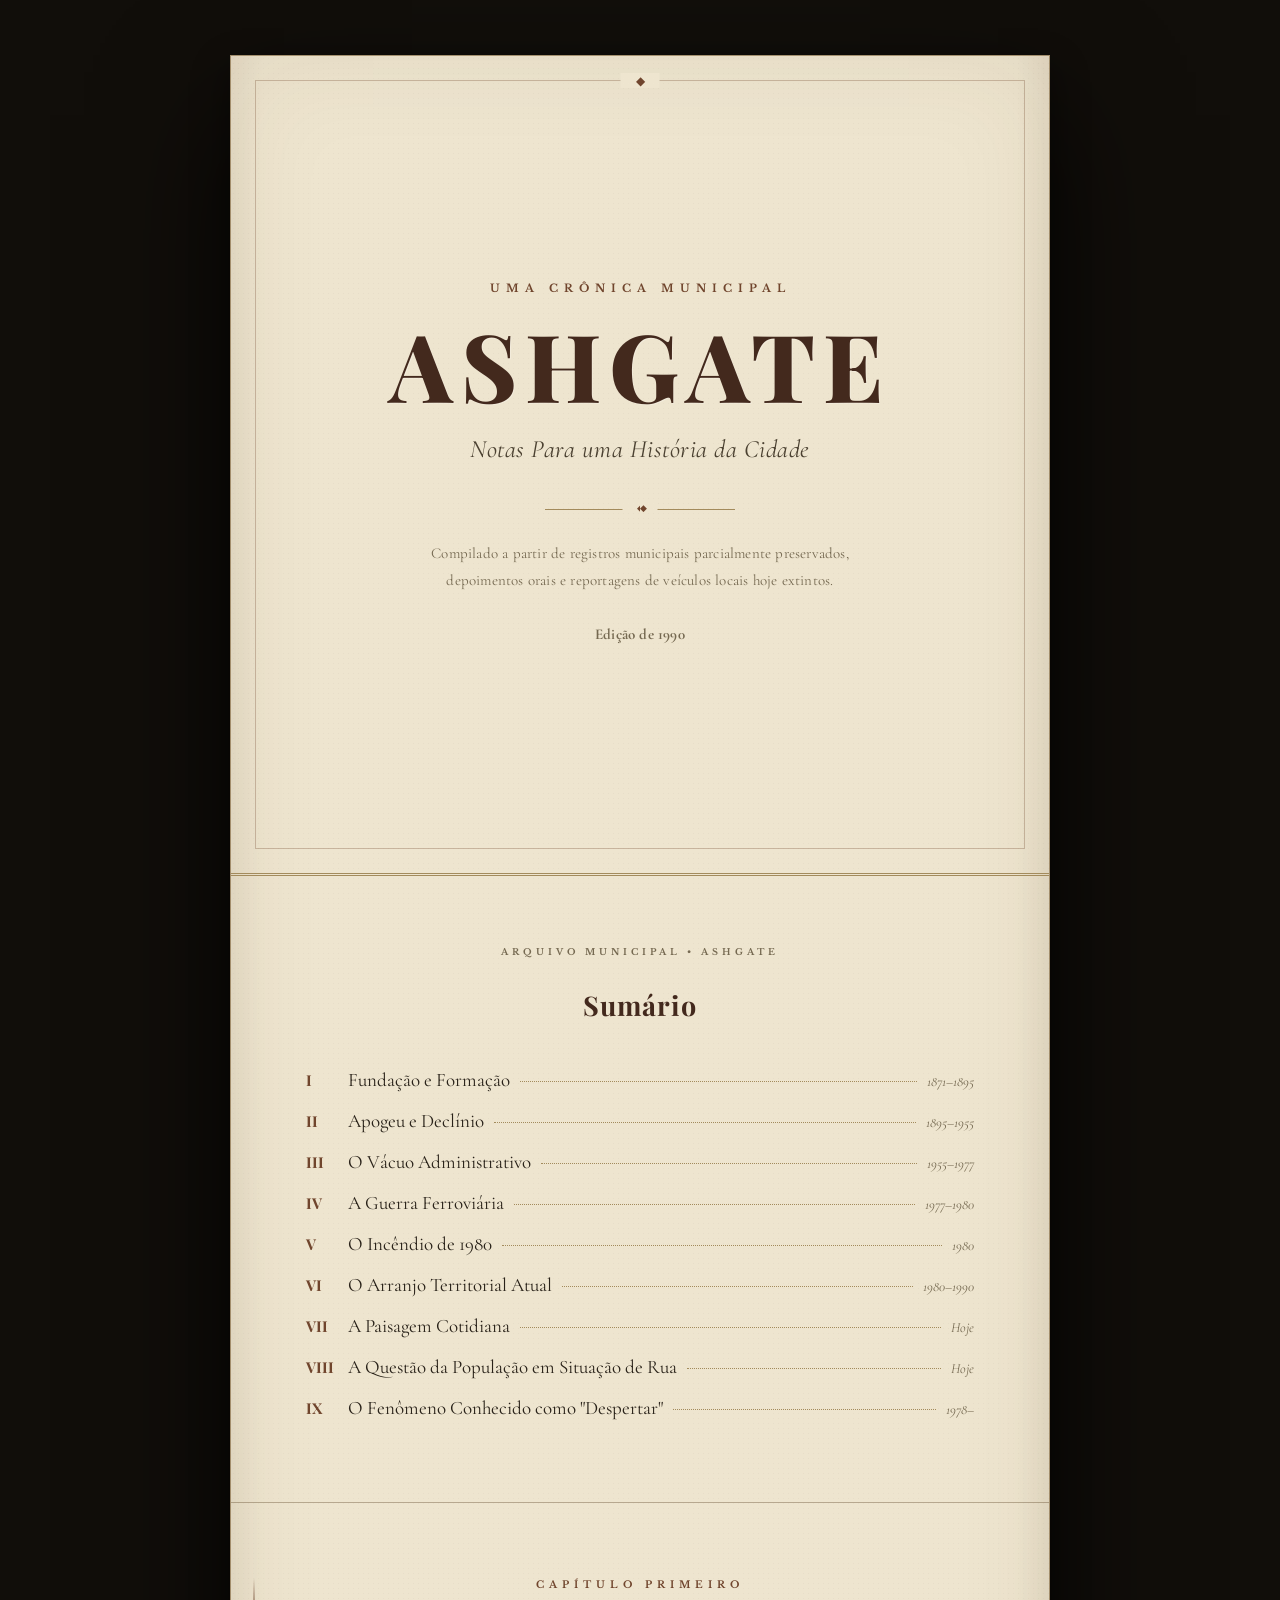
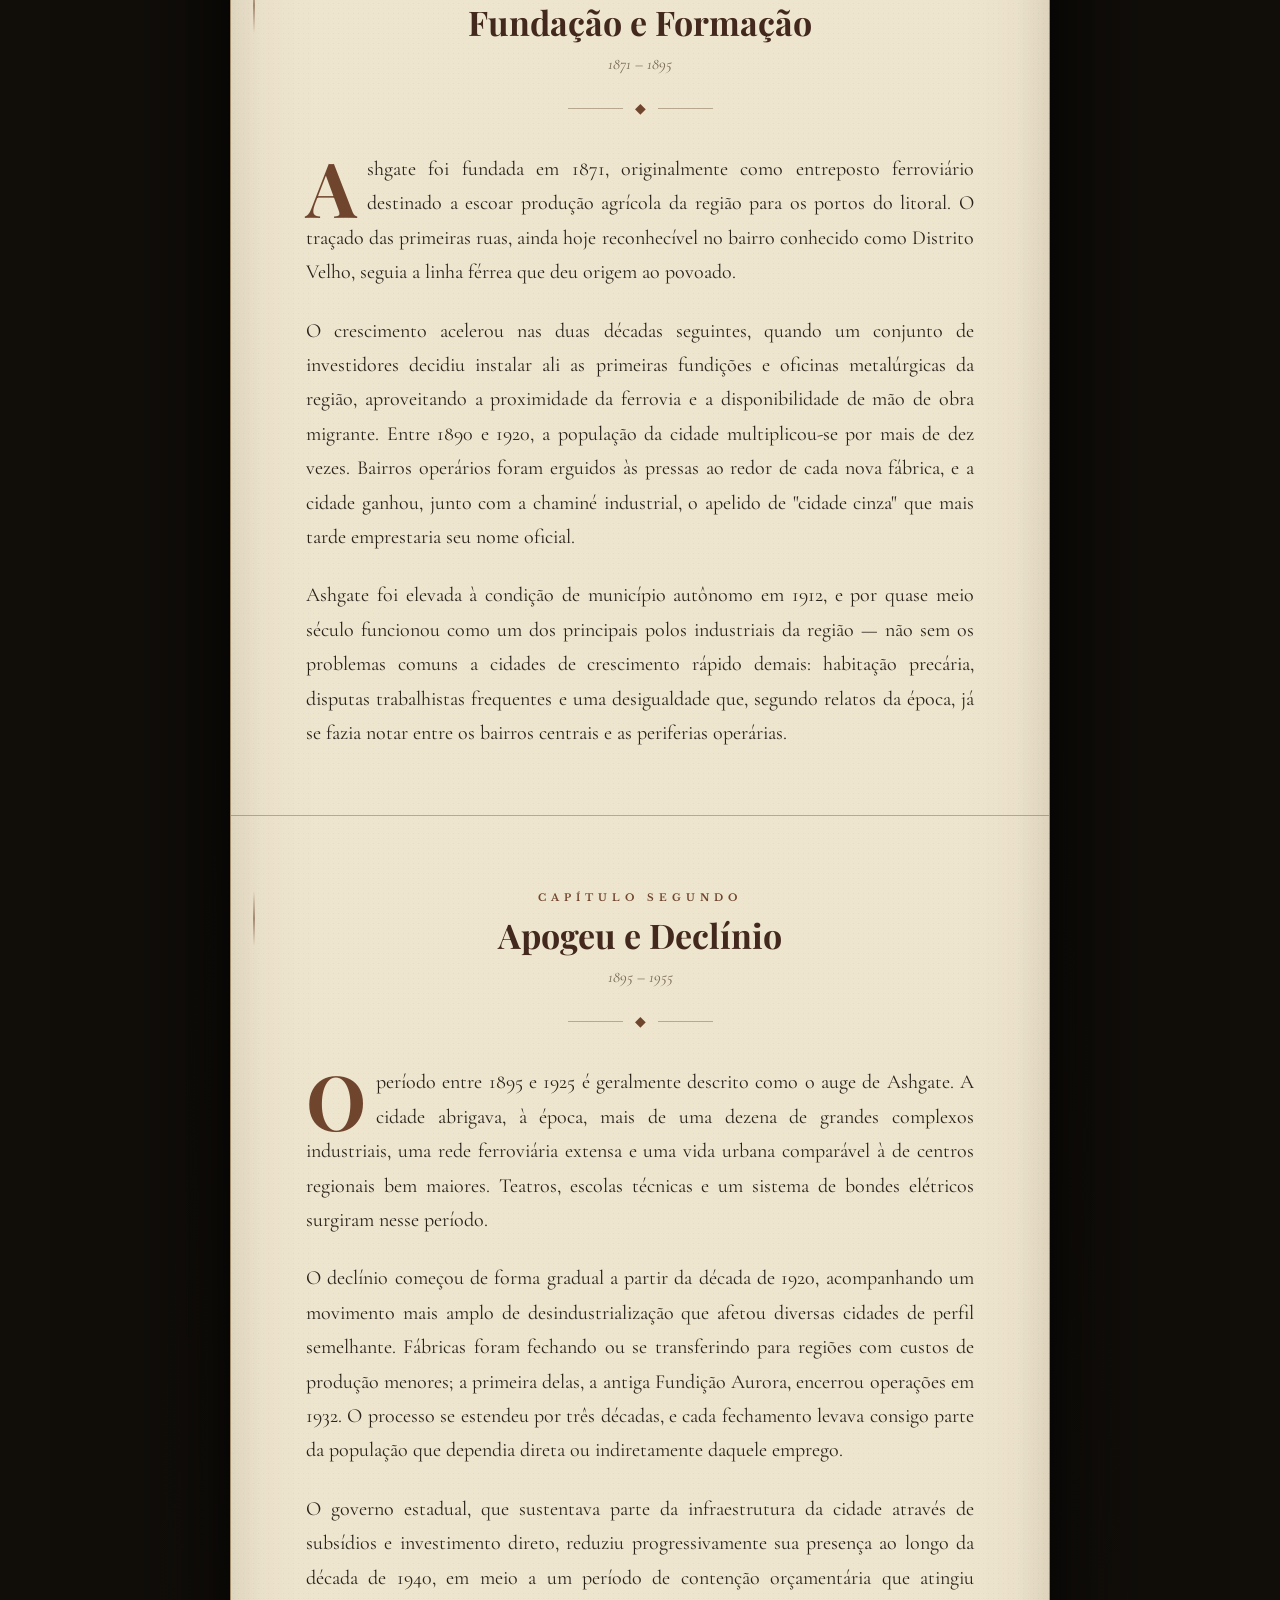
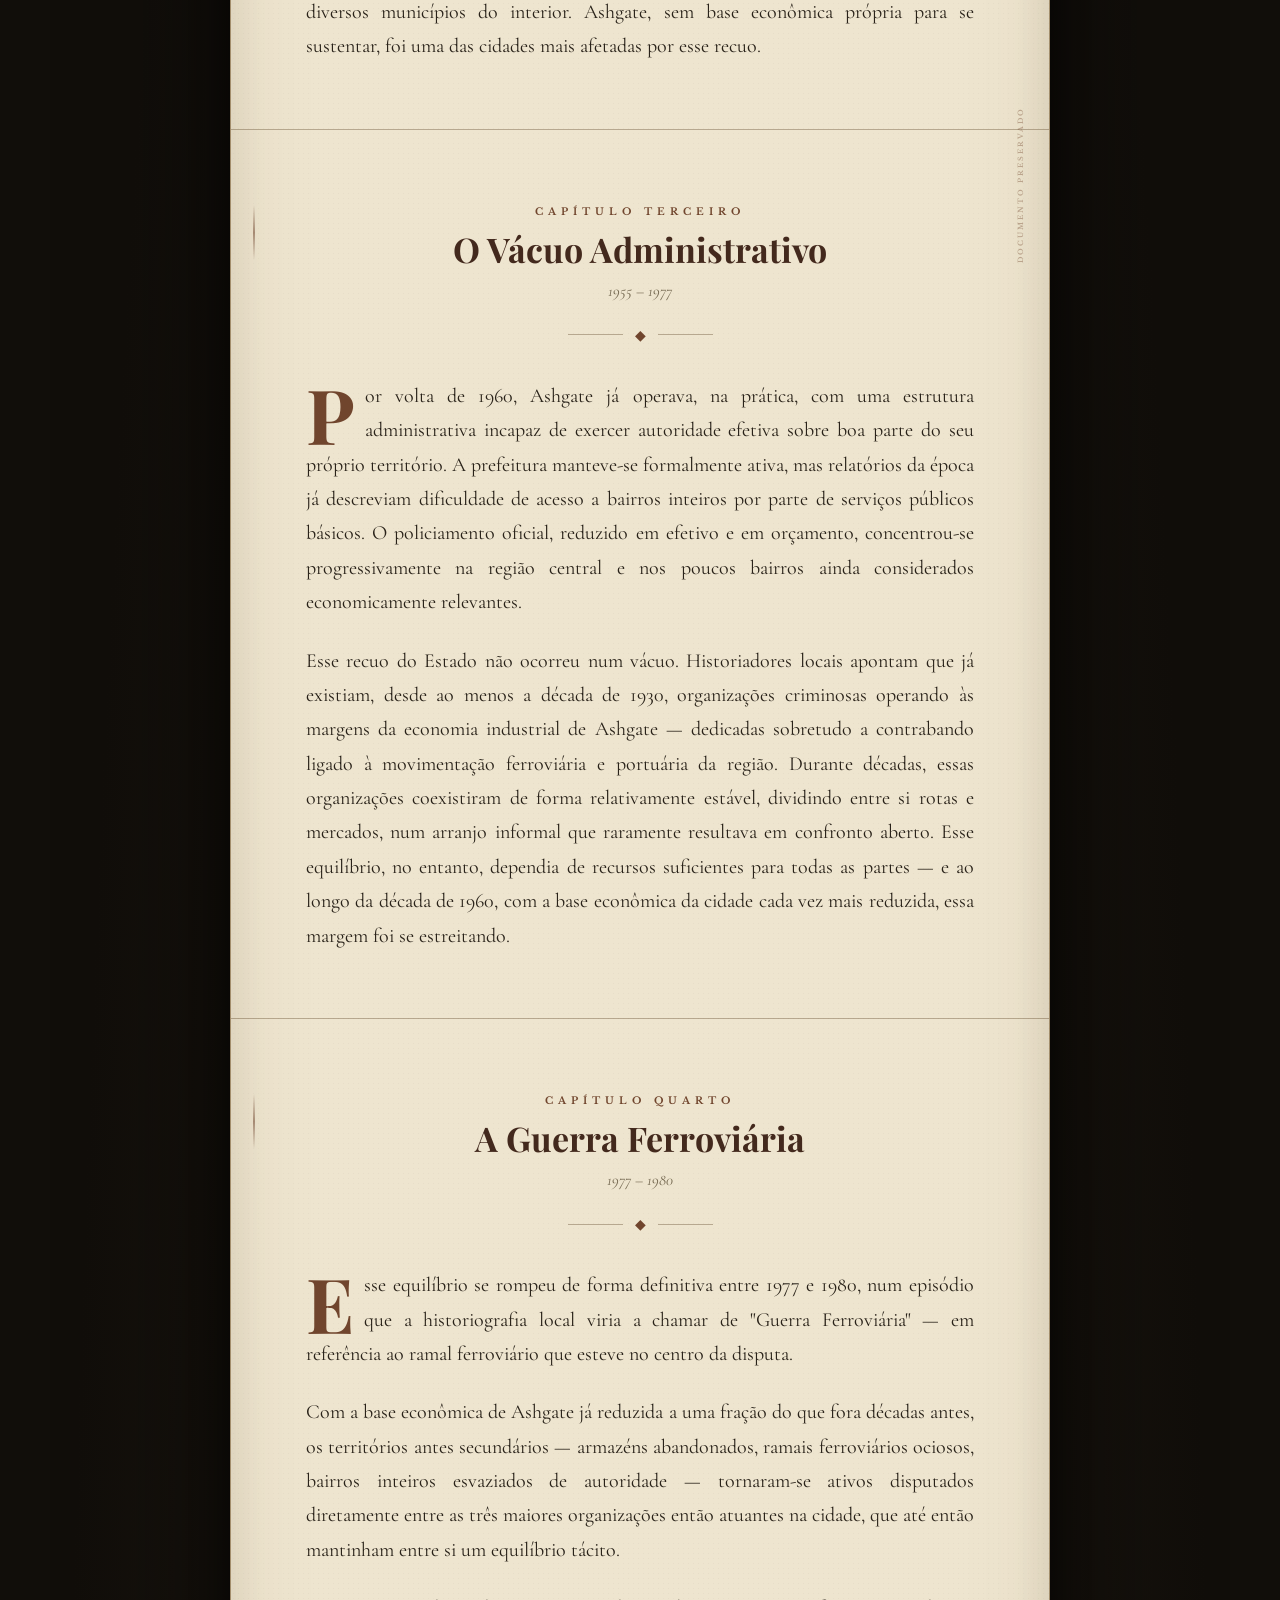
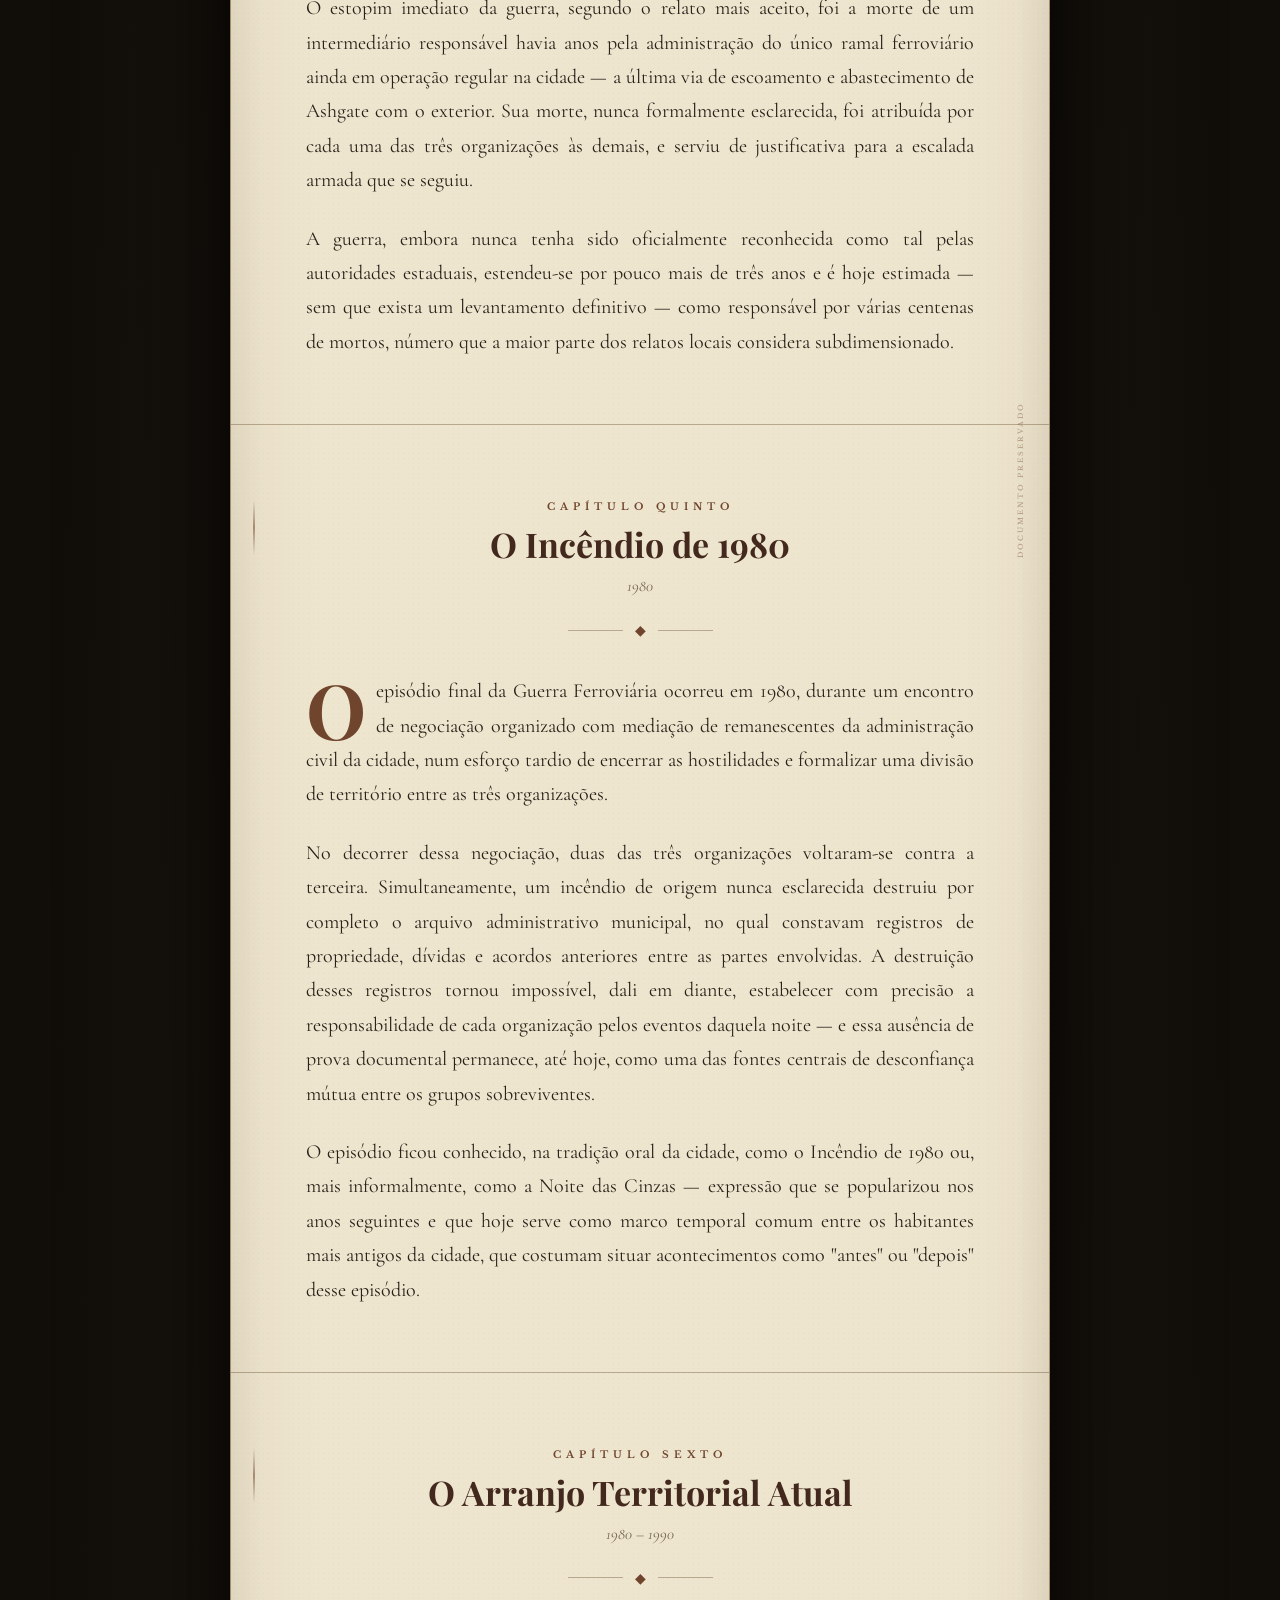
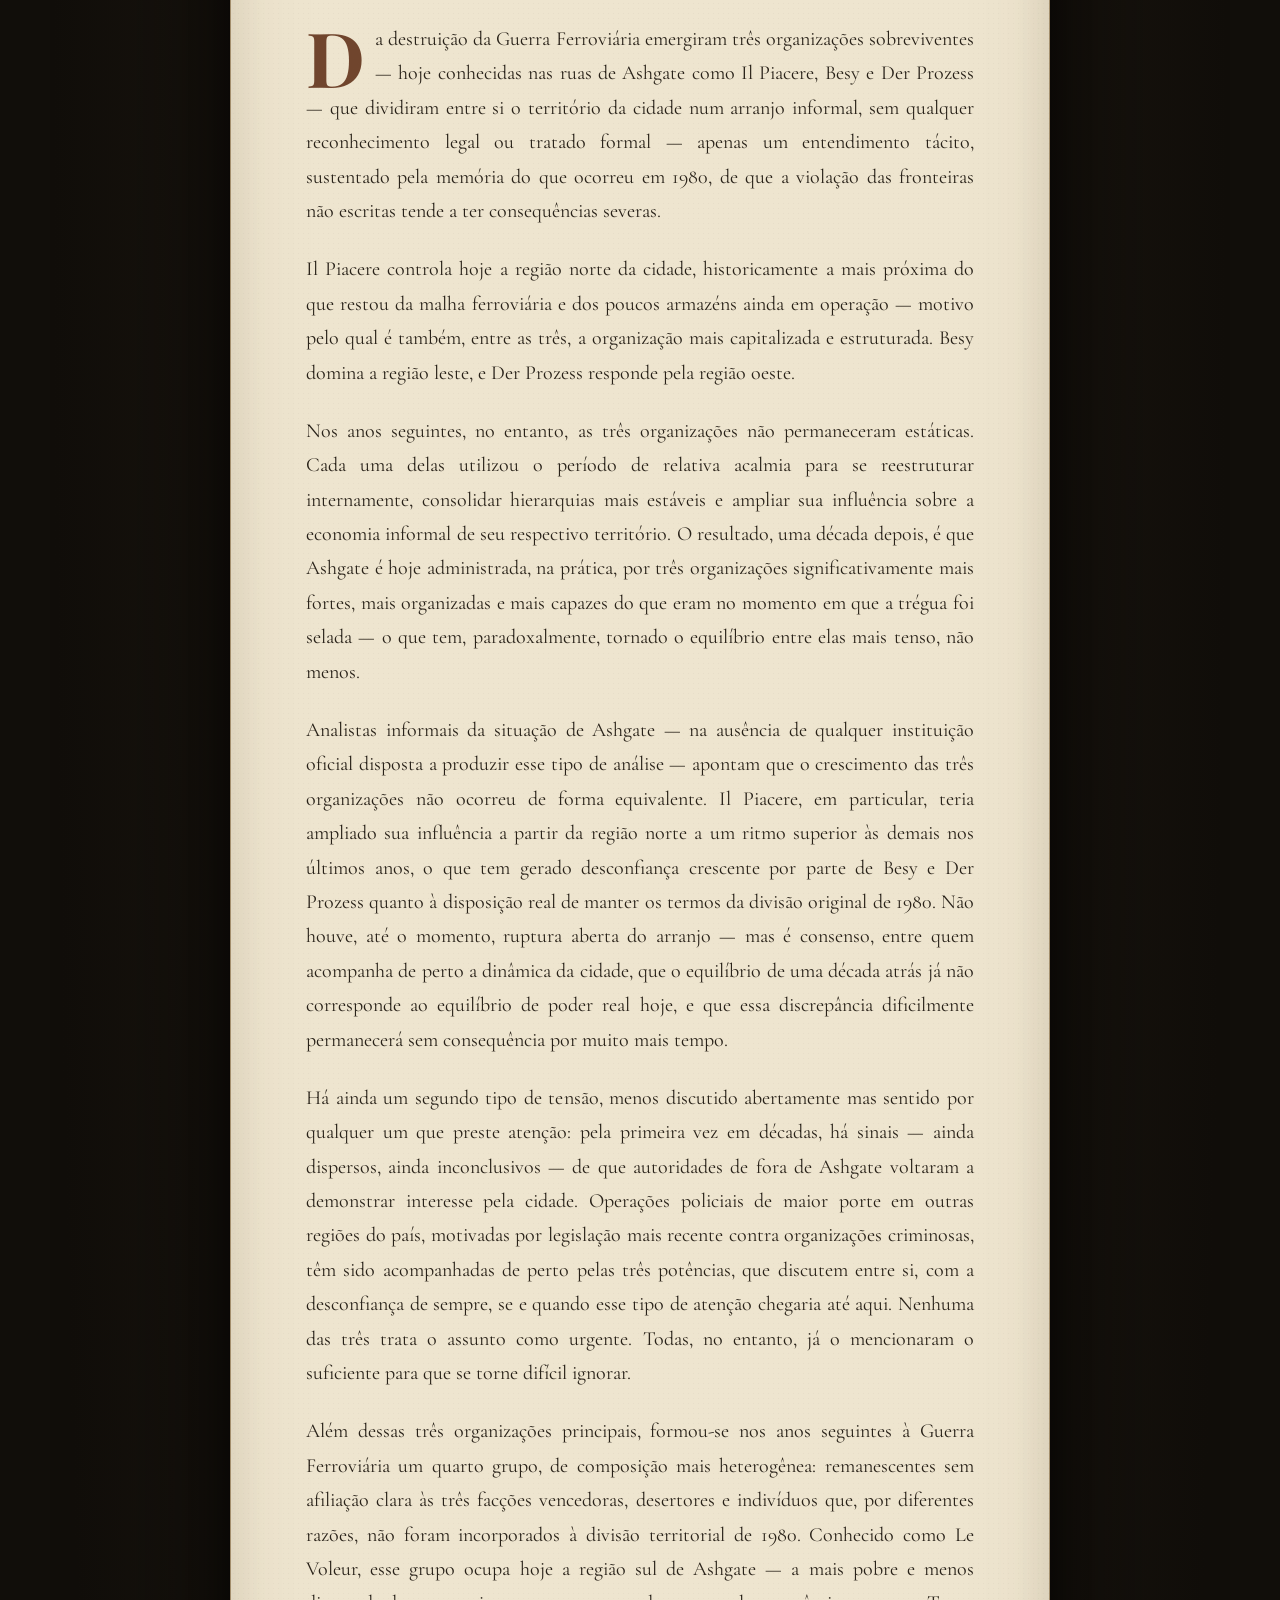
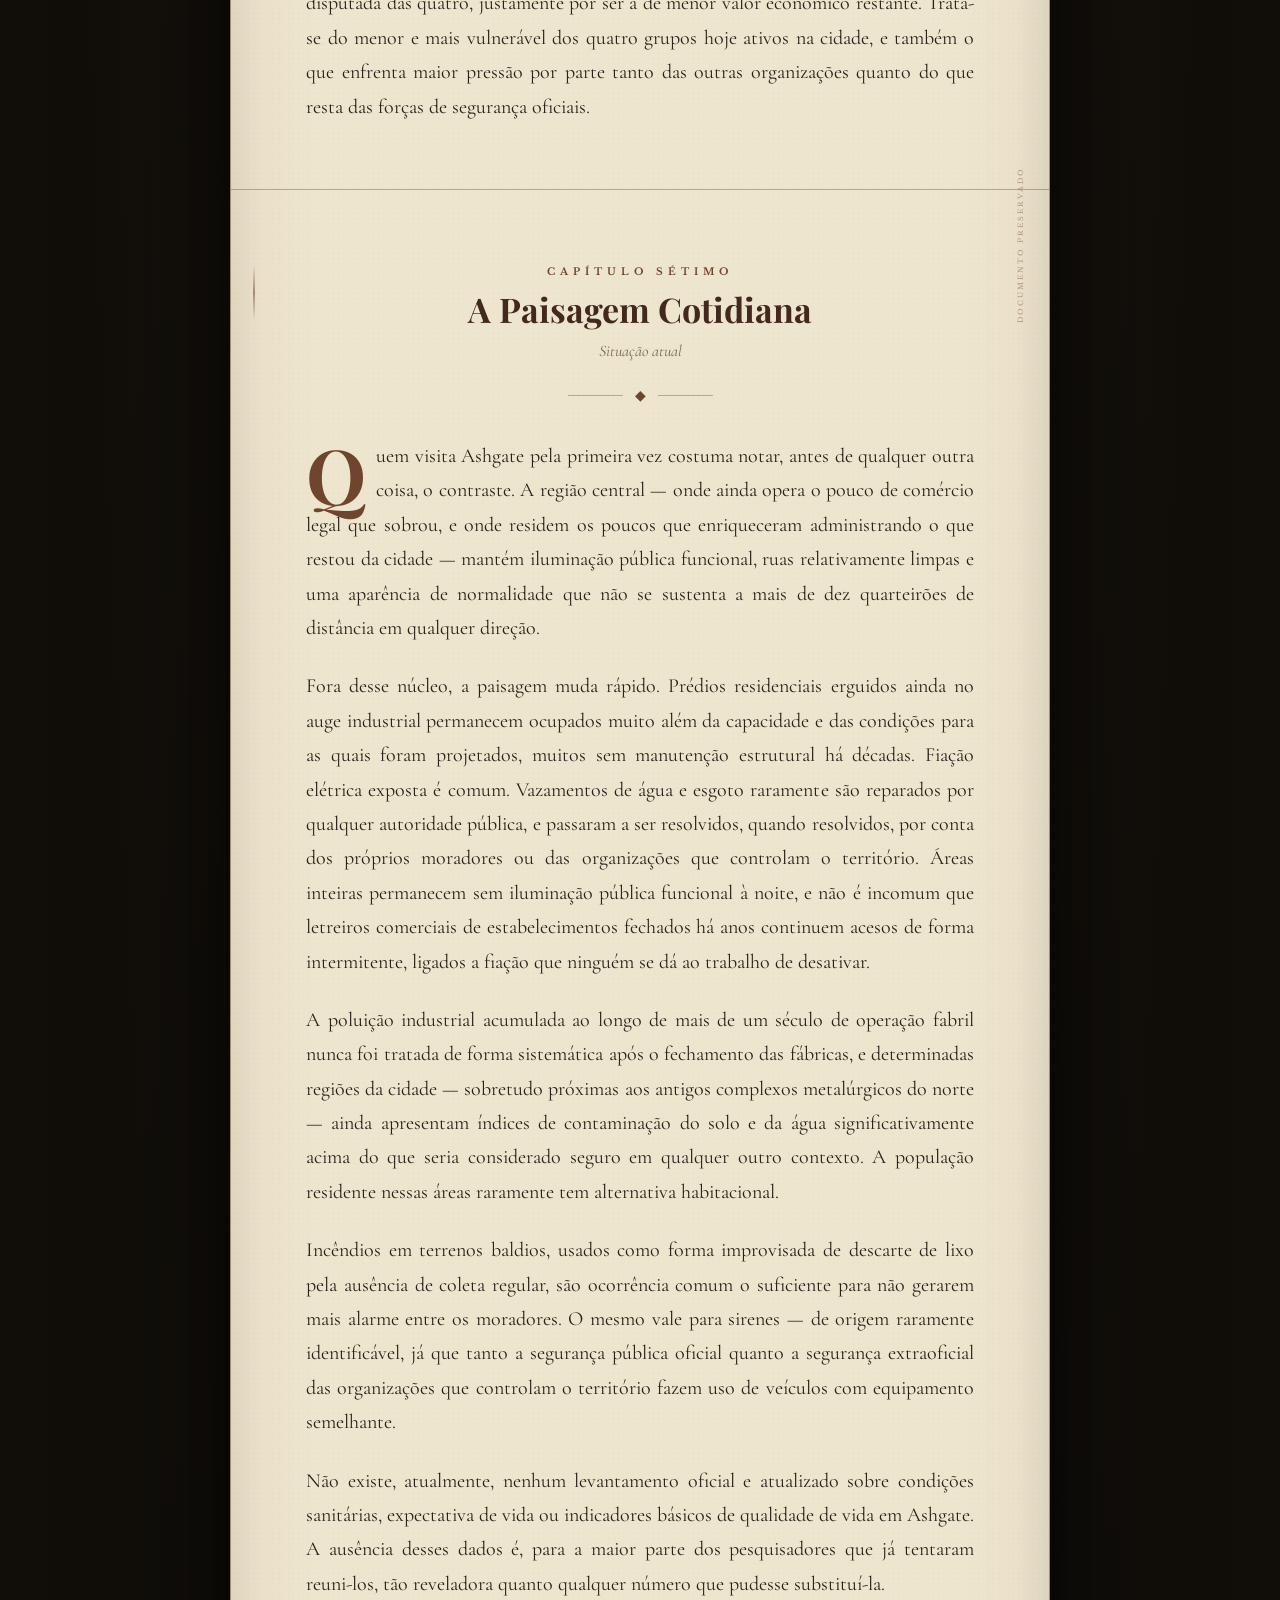
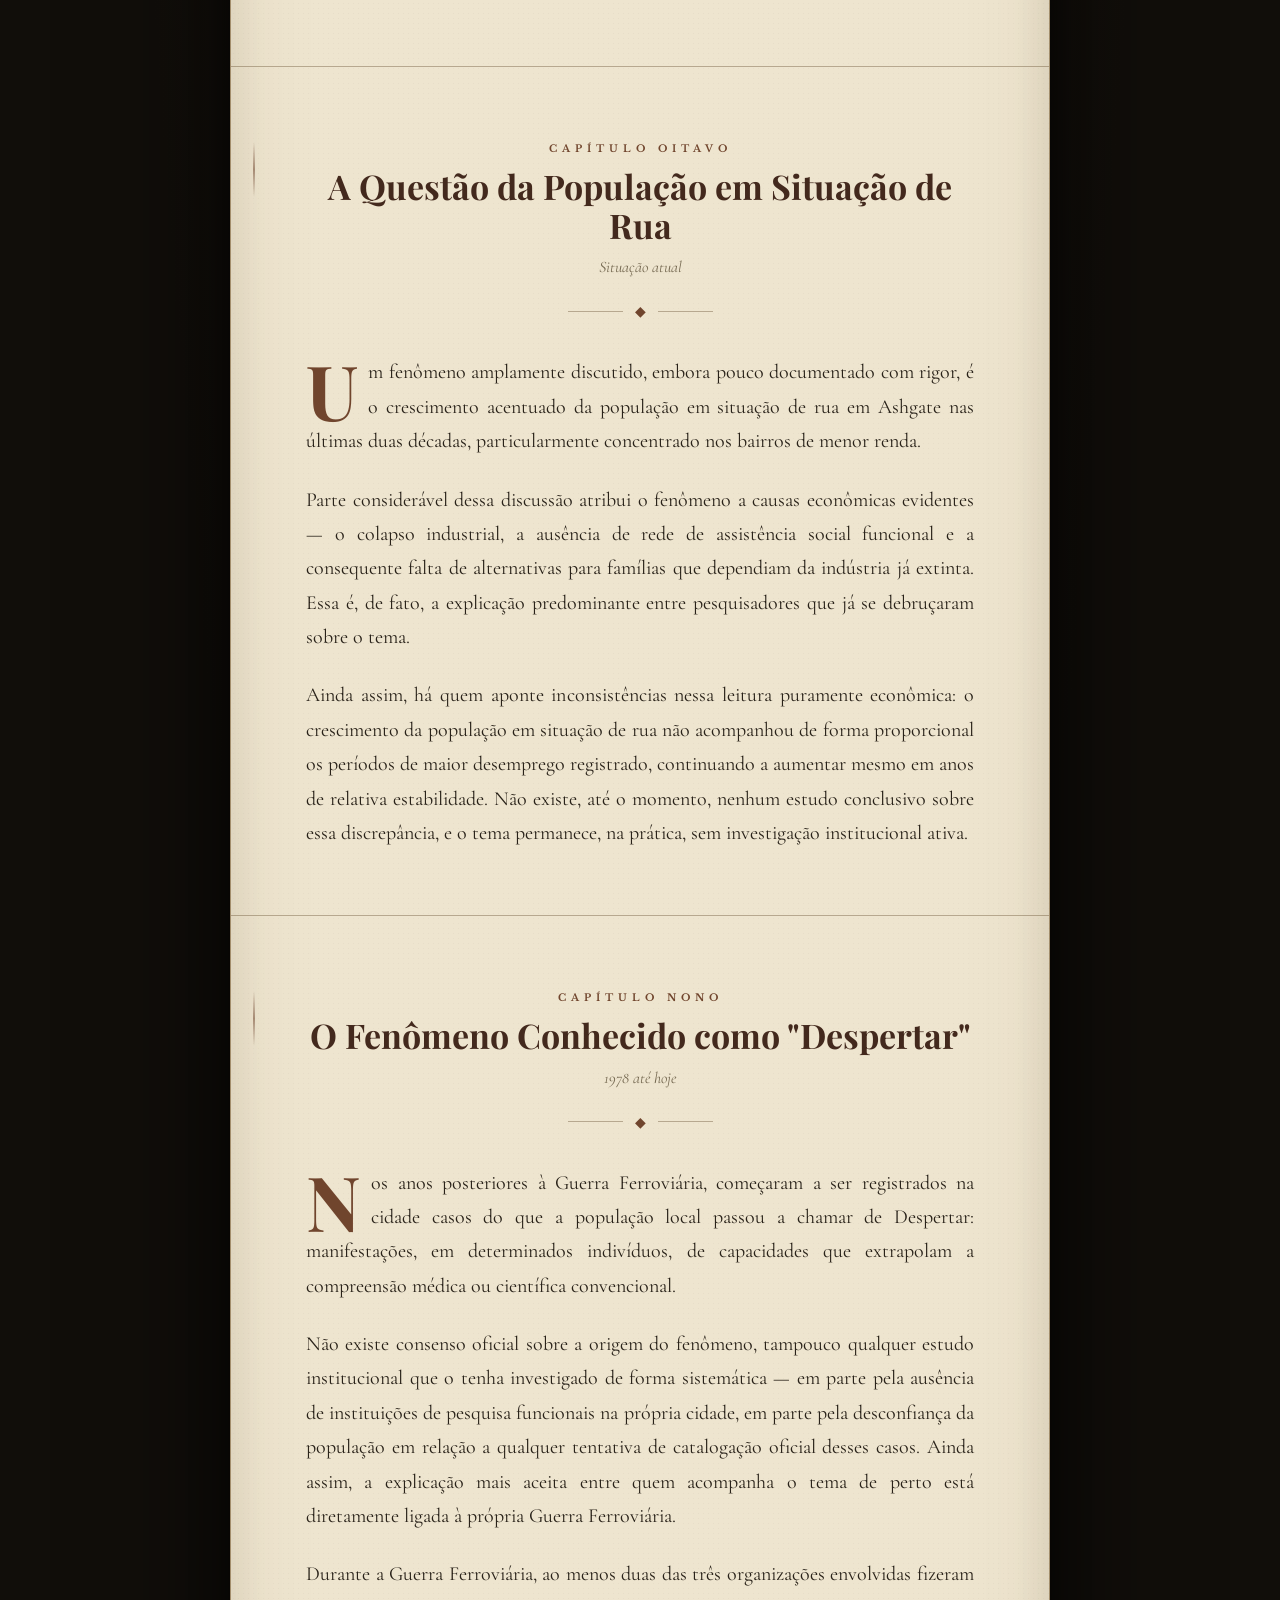
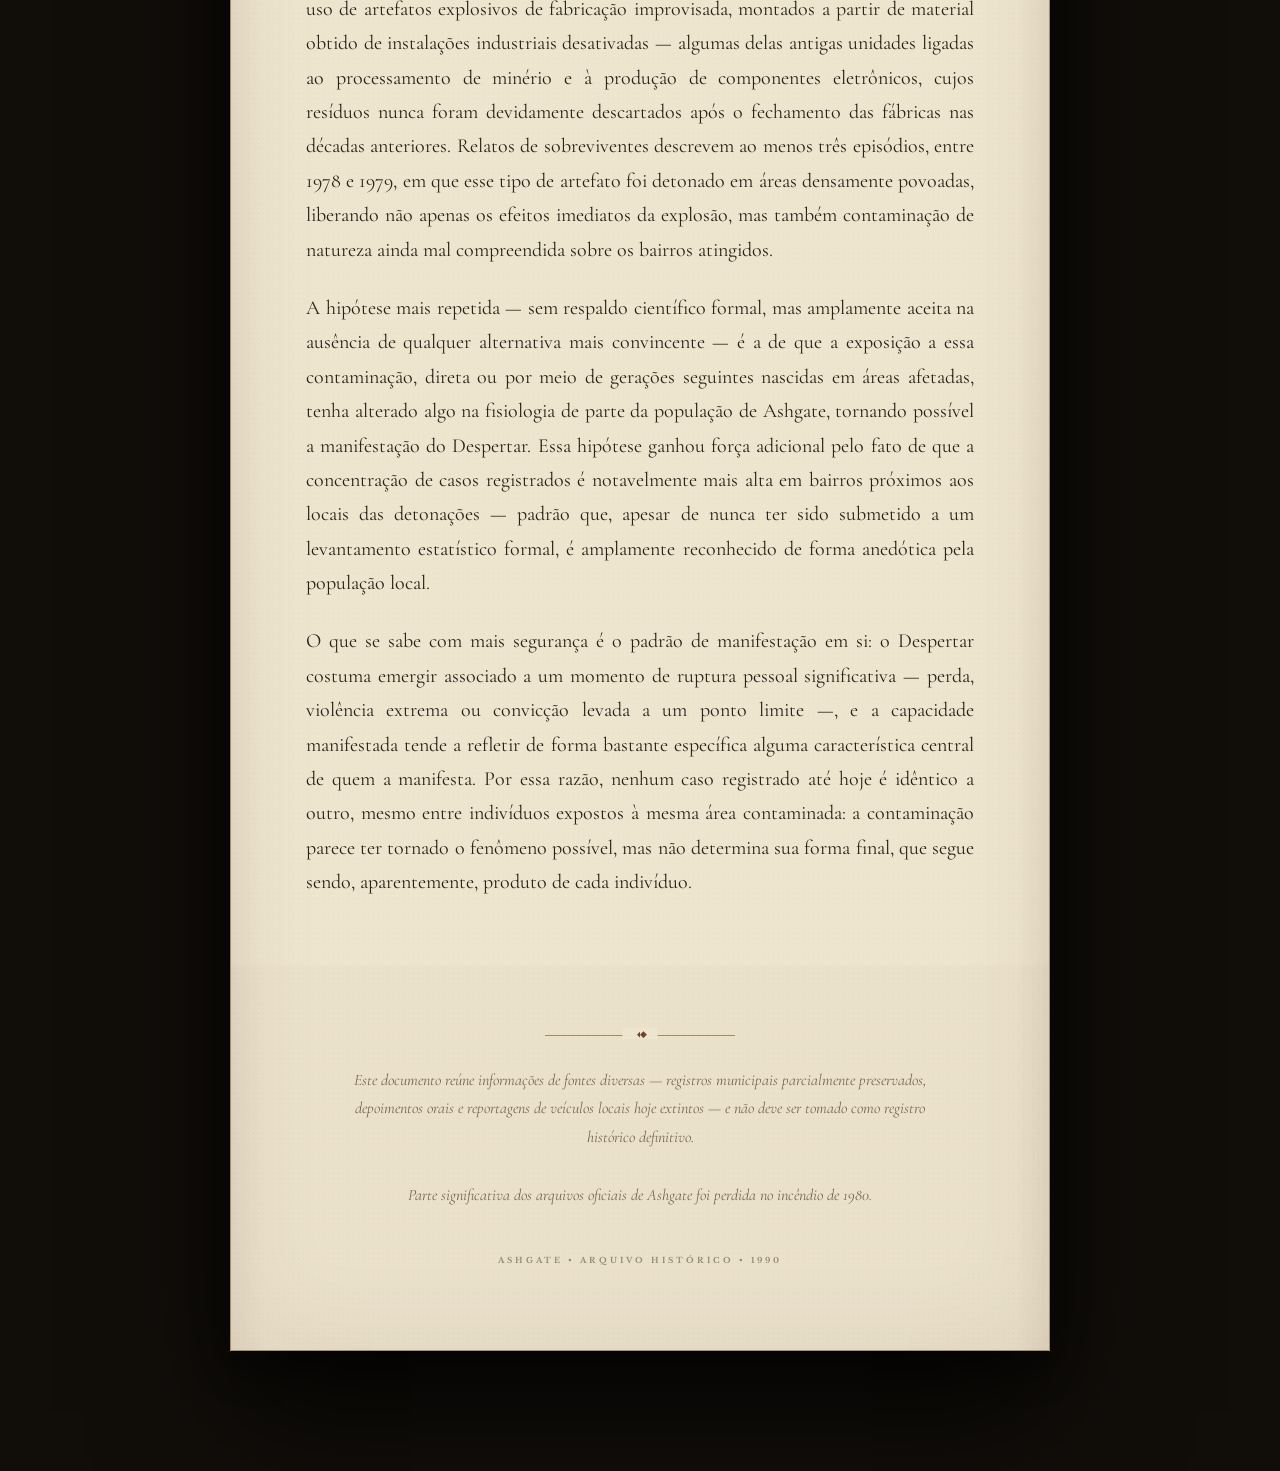
==== lore.html @ d38b79cc "Add files via upload" ====
<!DOCTYPE html>
<html lang="pt-BR">
<head>
<meta charset="UTF-8">
<meta name="viewport" content="width=device-width, initial-scale=1.0">

<title>Ashgate — Uma História da Cidade</title>

<link rel="preconnect" href="https://fonts.googleapis.com">
<link rel="preconnect" href="https://fonts.gstatic.com" crossorigin>

<link href="https://fonts.googleapis.com/css2?family=Cormorant+Garamond:wght@400;500;600;700&family=Libre+Baskerville:wght@400;700&family=Playfair+Display:wght@600;700;800&display=swap" rel="stylesheet">

<style>

/* =========================================================
   ASHGATE — ARQUIVO HISTÓRICO
   ========================================================= */

:root {
    --paper: #eee5cf;
    --paper-light: #f5eedc;
    --paper-dark: #d9ccb0;

    --ink: #292219;
    --ink-soft: #4b4131;
    --muted: #756951;

    --brown: #70452d;
    --brown-dark: #43291d;
    --gold: #a38b5c;

    --line: rgba(92, 70, 39, .38);

    --outside: #110e0a;
    --outside-light: #1d1710;

    --page-width: 820px;

    --serif: "Cormorant Garamond", Georgia, serif;
    --display: "Playfair Display", Georgia, serif;
    --body: "Libre Baskerville", Georgia, serif;
}


/* =========================================================
   RESET
   ========================================================= */

* {
    box-sizing: border-box;
}

html {
    scroll-behavior: smooth;
}

body {
    margin: 0;
    padding: 55px 20px 120px;

    color: var(--ink);

    background:
        radial-gradient(
            ellipse at center,
            #282016 0%,
            var(--outside) 65%
        );

    font-family: var(--body);
}


/* =========================================================
   LIVRO
   ========================================================= */

.book {
    position: relative;

    width: 100%;
    max-width: var(--page-width);
    margin: 0 auto;

    overflow: hidden;

    background:
        linear-gradient(
            90deg,
            rgba(70, 45, 20, .045),
            transparent 4%,
            transparent 96%,
            rgba(70, 45, 20, .055)
        ),
        var(--paper);

    border: 1px solid rgba(126, 101, 61, .65);

    box-shadow:
        0 60px 120px rgba(0,0,0,.75),
        0 15px 35px rgba(0,0,0,.45),
        inset 0 0 100px rgba(72,48,20,.08);
}


/* textura extremamente sutil do papel */

.book::before {
    content: "";

    position: absolute;
    inset: 0;

    pointer-events: none;

    opacity: .20;

    background-image:
        radial-gradient(
            rgba(50, 35, 20, .16) .6px,
            transparent .7px
        );

    background-size: 5px 5px;

    mix-blend-mode: multiply;
}


/* =========================================================
   CAPA / PÁGINA DE TÍTULO
   ========================================================= */

.titlepage {
    position: relative;

    min-height: 820px;

    display: flex;
    flex-direction: column;
    justify-content: center;
    align-items: center;

    padding: 80px 55px;

    text-align: center;

    border-bottom: 3px double var(--gold);
}


/* moldura interna */

.titlepage::before {
    content: "";

    position: absolute;

    inset: 24px;

    border: 1px solid rgba(112, 69, 45, .30);

    pointer-events: none;
}


/* pequenos cantos decorativos */

.titlepage::after {
    content: "◆";

    position: absolute;

    top: 17px;
    left: 50%;

    transform: translateX(-50%);

    padding: 0 15px;

    color: var(--brown);
    background: var(--paper);

    font-size: 12px;
}


.kicker {
    margin-bottom: 25px;

    color: var(--brown);

    font-family: var(--body);
    font-size: 11px;
    font-weight: 700;

    letter-spacing: 6px;
    text-transform: uppercase;
}


.titlepage h1 {
    margin: 0;

    color: var(--brown-dark);

    font-family: var(--display);
    font-size: clamp(55px, 11vw, 94px);
    font-weight: 800;

    letter-spacing: 8px;
    line-height: .95;

    text-shadow:
        1px 1px 0 rgba(255,255,255,.25);
}


.subtitle {
    margin-top: 25px;

    color: var(--ink-soft);

    font-family: var(--serif);
    font-size: 25px;
    font-style: italic;

    letter-spacing: .5px;
}


.ornament {
    position: relative;

    width: 190px;
    height: 1px;

    margin: 45px 0 30px;

    background: var(--gold);
}


.ornament::before,
.ornament::after {
    content: "◆";

    position: absolute;
    top: -7px;

    color: var(--brown);

    background: var(--paper);

    font-size: 9px;
}


.ornament::before {
    left: 50%;
    transform: translateX(-50%);
    padding: 0 14px;
}


.imprint {
    max-width: 500px;

    color: var(--muted);

    font-family: var(--serif);
    font-size: 15px;

    line-height: 1.8;

    letter-spacing: .2px;
}


/* =========================================================
   CABEÇALHO DECORATIVO
   ========================================================= */

.section-divider {
    display: flex;
    align-items: center;
    gap: 15px;

    margin: 10px 0 30px;

    color: var(--gold);
}

.section-divider::before,
.section-divider::after {
    content: "";

    flex: 1;

    height: 1px;

    background: var(--line);
}

.section-divider span {
    font-size: 10px;
}


/* =========================================================
   SUMÁRIO
   ========================================================= */

.toc {
    position: relative;

    padding: 70px 75px 65px;

    border-bottom: 1px solid var(--line);
}


.toc::before {
    content: "ARQUIVO MUNICIPAL • ASHGATE";

    display: block;

    margin-bottom: 30px;

    color: var(--muted);

    font-size: 9px;
    font-weight: 700;

    letter-spacing: 4px;

    text-align: center;
}


.toc h2 {
    margin: 0 0 45px;

    color: var(--brown-dark);

    font-family: var(--display);
    font-size: 27px;

    letter-spacing: 1px;

    text-align: center;
}


.toc ol {
    margin: 0;
    padding: 0;

    list-style: none;

    counter-reset: chapter;
}


.toc li {
    counter-increment: chapter;

    margin-bottom: 18px;
}


.toc a {
    display: flex;
    align-items: baseline;

    width: 100%;

    gap: 10px;

    color: var(--ink);

    text-decoration: none;

    transition:
        color .2s ease,
        transform .2s ease;
}


.toc a:hover {
    color: var(--brown);

    transform: translateX(4px);
}


.toc .roman {
    min-width: 32px;

    color: var(--brown);

    font-family: var(--display);
    font-size: 15px;
    font-weight: 700;
}


.toc .title {
    font-family: var(--serif);
    font-size: 19px;
}


.toc .dots {
    position: relative;
    top: -4px;

    flex: 1;

    border-bottom: 1px dotted var(--gold);
}


.toc .years {
    color: var(--muted);

    font-family: var(--serif);
    font-size: 14px;
    font-style: italic;

    white-space: nowrap;
}


/* =========================================================
   CAPÍTULOS
   ========================================================= */

.chapter {
    position: relative;

    padding: 75px 75px 65px;

    border-bottom: 1px solid var(--line);
}


.chapter:last-of-type {
    border-bottom: none;
}


/* marcador lateral */

.chapter::before {
    content: "";

    position: absolute;

    left: 22px;
    top: 75px;

    width: 2px;
    height: 55px;

    background:
        linear-gradient(
            to bottom,
            transparent,
            var(--brown),
            transparent
        );

    opacity: .55;
}


.chapter-label {
    margin-bottom: 12px;

    color: var(--brown);

    font-family: var(--body);
    font-size: 10px;
    font-weight: 700;

    letter-spacing: 5px;

    text-align: center;
    text-transform: uppercase;
}


.chapter h2 {
    margin: 0;

    color: var(--brown-dark);

    font-family: var(--display);
    font-size: 34px;
    font-weight: 700;

    line-height: 1.15;

    text-align: center;
}


.chapter > .years {
    display: block;

    margin-top: 12px;
    margin-bottom: 25px;

    color: var(--muted);

    font-family: var(--serif);
    font-size: 16px;
    font-style: italic;

    text-align: center;
}


.ornament-small {
    position: relative;

    display: flex;
    align-items: center;
    justify-content: center;

    gap: 12px;

    margin: 0 auto 35px;

    width: 180px;

    color: var(--brown);

    font-size: 14px;
}


.ornament-small::before,
.ornament-small::after {
    content: "";

    width: 55px;
    height: 1px;

    background: var(--line);
}


/* =========================================================
   TEXTO
   ========================================================= */

.chapter p {
    margin: 0 0 24px;

    color: var(--ink);

    font-family: var(--serif);
    font-size: 20px;

    line-height: 1.72;

    text-align: justify;

    hyphens: auto;
}


.chapter p:last-child {
    margin-bottom: 0;
}


/* capitular */

.chapter p.first::first-letter {
    float: left;

    margin:
        8px 10px 0 0;

    color: var(--brown);

    font-family: var(--display);
    font-size: 76px;
    font-weight: 700;

    line-height: .72;
}


/* =========================================================
   MARCAS DE ARQUIVO
   ========================================================= */

.chapter:nth-of-type(2)::after,
.chapter:nth-of-type(4)::after,
.chapter:nth-of-type(6)::after,
.chapter:nth-of-type(8)::after {
    content: "DOCUMENTO PRESERVADO";

    position: absolute;

    right: 24px;
    bottom: 22px;

    color: rgba(112,69,45,.38);

    font-family: var(--body);
    font-size: 7px;
    font-weight: 700;

    letter-spacing: 2px;

    transform: rotate(-90deg);
    transform-origin: right bottom;
}


/* =========================================================
   ENCERRAMENTO
   ========================================================= */

.closing {
    position: relative;

    padding: 70px 75px 85px;

    text-align: center;

    background:
        linear-gradient(
            rgba(100,70,35,.025),
            rgba(100,70,35,.025)
        );
}


.closing .ornament {
    margin:
        0 auto 30px;
}


.closing p {
    max-width: 580px;

    margin: 0 auto;

    color: var(--muted);

    font-family: var(--serif);
    font-size: 16px;
    font-style: italic;

    line-height: 1.8;
}


/* =========================================================
   RODAPÉ DO ARQUIVO
   ========================================================= */

.closing::after {
    content: "ASHGATE  •  ARQUIVO HISTÓRICO  •  1990";

    display: block;

    margin-top: 45px;

    color: rgba(75,65,49,.55);

    font-family: var(--body);
    font-size: 8px;
    font-weight: 700;

    letter-spacing: 3px;
}


/* =========================================================
   SELEÇÃO
   ========================================================= */

::selection {
    color: var(--paper);
    background: var(--brown);
}


/* =========================================================
   SCROLLBAR
   ========================================================= */

::-webkit-scrollbar {
    width: 10px;
}

::-webkit-scrollbar-track {
    background: var(--outside);
}

::-webkit-scrollbar-thumb {
    background: #4b3424;
    border: 2px solid var(--outside);
}

::-webkit-scrollbar-thumb:hover {
    background: var(--brown);
}


/* =========================================================
   RESPONSIVO
   ========================================================= */

@media (max-width: 700px) {

    body {
        padding: 0;
    }

    .book {
        border: none;
    }

    .titlepage {
        min-height: 700px;

        padding:
            70px 30px;
    }

    .titlepage::before {
        inset: 14px;
    }

    .titlepage h1 {
        letter-spacing: 4px;
    }

    .subtitle {
        font-size: 21px;
    }

    .toc,
    .chapter,
    .closing {
        padding-left: 30px;
        padding-right: 30px;
    }

    .chapter::before {
        display: none;
    }

    .chapter h2 {
        font-size: 29px;
    }

    .chapter p {
        font-size: 18px;

        text-align: left;

        line-height: 1.7;
    }

    .chapter p.first::first-letter {
        font-size: 65px;
    }

    .toc .title {
        font-size: 17px;
    }

    .toc .years {
        font-size: 12px;
    }

    .toc .dots {
        display: none;
    }

    .toc a {
        align-items: center;
    }

    .chapter:nth-of-type(2)::after,
    .chapter:nth-of-type(4)::after,
    .chapter:nth-of-type(6)::after,
    .chapter:nth-of-type(8)::after {
        display: none;
    }
}


/* =========================================================
   CELULARES PEQUENOS
   ========================================================= */

@media (max-width: 430px) {

    .titlepage {
        min-height: 620px;
    }

    .kicker {
        font-size: 8px;
        letter-spacing: 4px;
    }

    .titlepage h1 {
        font-size: 49px;
    }

    .subtitle {
        font-size: 19px;
    }

    .toc,
    .chapter,
    .closing {
        padding:
            55px 22px;
    }

    .toc h2 {
        font-size: 24px;
    }

    .chapter-label {
        font-size: 8px;
        letter-spacing: 4px;
    }

    .chapter h2 {
        font-size: 26px;
    }

    .chapter p {
        font-size: 17px;
    }

    .chapter p.first::first-letter {
        font-size: 58px;
    }
}


/* =========================================================
   IMPRESSÃO
   ========================================================= */

@media print {

    @page {
        size: A4;
        margin: 18mm;
    }

    body {
        padding: 0;

        background: white;
    }

    .book {
        max-width: none;

        border: none;

        box-shadow: none;

        background: var(--paper);
    }

    .titlepage {
        min-height: 100vh;
    }

    .chapter {
        break-inside: avoid;
    }

    .chapter p {
        font-size: 12pt;
    }

    .toc a {
        color: black;
    }
}

</style>
</head>


<body>

<div class="book">


    <!-- =====================================================
         PÁGINA DE TÍTULO
         ===================================================== -->

    <section class="titlepage">

        <div class="kicker">
            Uma crônica municipal
        </div>

        <h1>ASHGATE</h1>

        <div class="subtitle">
            Notas Para uma História da Cidade
        </div>

        <div class="ornament"></div>

        <div class="imprint">

            Compilado a partir de registros municipais
            parcialmente preservados,<br>

            depoimentos orais e reportagens de veículos
            locais hoje extintos.

            <br><br>

            <strong>Edição de 1990</strong>

        </div>

    </section>



    <!-- =====================================================
         SUMÁRIO
         ===================================================== -->

    <section class="toc">

        <h2>Sumário</h2>

        <ol>

            <li>
                <a href="#cap1">
                    <span class="roman">I</span>
                    <span class="title">Fundação e Formação</span>
                    <span class="dots"></span>
                    <span class="years">1871–1895</span>
                </a>
            </li>

            <li>
                <a href="#cap2">
                    <span class="roman">II</span>
                    <span class="title">Apogeu e Declínio</span>
                    <span class="dots"></span>
                    <span class="years">1895–1955</span>
                </a>
            </li>

            <li>
                <a href="#cap3">
                    <span class="roman">III</span>
                    <span class="title">O Vácuo Administrativo</span>
                    <span class="dots"></span>
                    <span class="years">1955–1977</span>
                </a>
            </li>

            <li>
                <a href="#cap4">
                    <span class="roman">IV</span>
                    <span class="title">A Guerra Ferroviária</span>
                    <span class="dots"></span>
                    <span class="years">1977–1980</span>
                </a>
            </li>

            <li>
                <a href="#cap5">
                    <span class="roman">V</span>
                    <span class="title">O Incêndio de 1980</span>
                    <span class="dots"></span>
                    <span class="years">1980</span>
                </a>
            </li>

            <li>
                <a href="#cap6">
                    <span class="roman">VI</span>
                    <span class="title">O Arranjo Territorial Atual</span>
                    <span class="dots"></span>
                    <span class="years">1980–1990</span>
                </a>
            </li>

            <li>
                <a href="#cap7">
                    <span class="roman">VII</span>
                    <span class="title">A Paisagem Cotidiana</span>
                    <span class="dots"></span>
                    <span class="years">Hoje</span>
                </a>
            </li>

            <li>
                <a href="#cap8">
                    <span class="roman">VIII</span>
                    <span class="title">A Questão da População em Situação de Rua</span>
                    <span class="dots"></span>
                    <span class="years">Hoje</span>
                </a>
            </li>

            <li>
                <a href="#cap9">
                    <span class="roman">IX</span>
                    <span class="title">O Fenômeno Conhecido como "Despertar"</span>
                    <span class="dots"></span>
                    <span class="years">1978–</span>
                </a>
            </li>

        </ol>

    </section>



    <!-- =====================================================
         CAPÍTULO I
         ===================================================== -->

    <section class="chapter" id="cap1">

        <div class="chapter-label">
            Capítulo Primeiro
        </div>

        <h2>Fundação e Formação</h2>

        <span class="years">
            1871 – 1895
        </span>

        <div class="ornament-small">◆</div>

        <p class="first">
            Ashgate foi fundada em 1871, originalmente como entreposto ferroviário destinado a escoar produção agrícola da região para os portos do litoral. O traçado das primeiras ruas, ainda hoje reconhecível no bairro conhecido como Distrito Velho, seguia a linha férrea que deu origem ao povoado.
        </p>

        <p>
            O crescimento acelerou nas duas décadas seguintes, quando um conjunto de investidores decidiu instalar ali as primeiras fundições e oficinas metalúrgicas da região, aproveitando a proximidade da ferrovia e a disponibilidade de mão de obra migrante. Entre 1890 e 1920, a população da cidade multiplicou-se por mais de dez vezes. Bairros operários foram erguidos às pressas ao redor de cada nova fábrica, e a cidade ganhou, junto com a chaminé industrial, o apelido de "cidade cinza" que mais tarde emprestaria seu nome oficial.
        </p>

        <p>
            Ashgate foi elevada à condição de município autônomo em 1912, e por quase meio século funcionou como um dos principais polos industriais da região — não sem os problemas comuns a cidades de crescimento rápido demais: habitação precária, disputas trabalhistas frequentes e uma desigualdade que, segundo relatos da época, já se fazia notar entre os bairros centrais e as periferias operárias.
        </p>

    </section>



    <!-- =====================================================
         CAPÍTULO II
         ===================================================== -->

    <section class="chapter" id="cap2">

        <div class="chapter-label">
            Capítulo Segundo
        </div>

        <h2>Apogeu e Declínio</h2>

        <span class="years">
            1895 – 1955
        </span>

        <div class="ornament-small">◆</div>

        <p class="first">
            O período entre 1895 e 1925 é geralmente descrito como o auge de Ashgate. A cidade abrigava, à época, mais de uma dezena de grandes complexos industriais, uma rede ferroviária extensa e uma vida urbana comparável à de centros regionais bem maiores. Teatros, escolas técnicas e um sistema de bondes elétricos surgiram nesse período.
        </p>

        <p>
            O declínio começou de forma gradual a partir da década de 1920, acompanhando um movimento mais amplo de desindustrialização que afetou diversas cidades de perfil semelhante. Fábricas foram fechando ou se transferindo para regiões com custos de produção menores; a primeira delas, a antiga Fundição Aurora, encerrou operações em 1932. O processo se estendeu por três décadas, e cada fechamento levava consigo parte da população que dependia direta ou indiretamente daquele emprego.
        </p>

        <p>
            O governo estadual, que sustentava parte da infraestrutura da cidade através de subsídios e investimento direto, reduziu progressivamente sua presença ao longo da década de 1940, em meio a um período de contenção orçamentária que atingiu diversos municípios do interior. Ashgate, sem base econômica própria para se sustentar, foi uma das cidades mais afetadas por esse recuo.
        </p>

    </section>



    <!-- =====================================================
         CAPÍTULO III
         ===================================================== -->

    <section class="chapter" id="cap3">

        <div class="chapter-label">
            Capítulo Terceiro
        </div>

        <h2>O Vácuo Administrativo</h2>

        <span class="years">
            1955 – 1977
        </span>

        <div class="ornament-small">◆</div>

        <p class="first">
            Por volta de 1960, Ashgate já operava, na prática, com uma estrutura administrativa incapaz de exercer autoridade efetiva sobre boa parte do seu próprio território. A prefeitura manteve-se formalmente ativa, mas relatórios da época já descreviam dificuldade de acesso a bairros inteiros por parte de serviços públicos básicos. O policiamento oficial, reduzido em efetivo e em orçamento, concentrou-se progressivamente na região central e nos poucos bairros ainda considerados economicamente relevantes.
        </p>

        <p>
            Esse recuo do Estado não ocorreu num vácuo. Historiadores locais apontam que já existiam, desde ao menos a década de 1930, organizações criminosas operando às margens da economia industrial de Ashgate — dedicadas sobretudo a contrabando ligado à movimentação ferroviária e portuária da região. Durante décadas, essas organizações coexistiram de forma relativamente estável, dividindo entre si rotas e mercados, num arranjo informal que raramente resultava em confronto aberto. Esse equilíbrio, no entanto, dependia de recursos suficientes para todas as partes — e ao longo da década de 1960, com a base econômica da cidade cada vez mais reduzida, essa margem foi se estreitando.
        </p>

    </section>



    <!-- =====================================================
         CAPÍTULO IV
         ===================================================== -->

    <section class="chapter" id="cap4">

        <div class="chapter-label">
            Capítulo Quarto
        </div>

        <h2>A Guerra Ferroviária</h2>

        <span class="years">
            1977 – 1980
        </span>

        <div class="ornament-small">◆</div>

        <p class="first">
            Esse equilíbrio se rompeu de forma definitiva entre 1977 e 1980, num episódio que a historiografia local viria a chamar de "Guerra Ferroviária" — em referência ao ramal ferroviário que esteve no centro da disputa.
        </p>

        <p>
            Com a base econômica de Ashgate já reduzida a uma fração do que fora décadas antes, os territórios antes secundários — armazéns abandonados, ramais ferroviários ociosos, bairros inteiros esvaziados de autoridade — tornaram-se ativos disputados diretamente entre as três maiores organizações então atuantes na cidade, que até então mantinham entre si um equilíbrio tácito.
        </p>

        <p>
            O estopim imediato da guerra, segundo o relato mais aceito, foi a morte de um intermediário responsável havia anos pela administração do único ramal ferroviário ainda em operação regular na cidade — a última via de escoamento e abastecimento de Ashgate com o exterior. Sua morte, nunca formalmente esclarecida, foi atribuída por cada uma das três organizações às demais, e serviu de justificativa para a escalada armada que se seguiu.
        </p>

        <p>
            A guerra, embora nunca tenha sido oficialmente reconhecida como tal pelas autoridades estaduais, estendeu-se por pouco mais de três anos e é hoje estimada — sem que exista um levantamento definitivo — como responsável por várias centenas de mortos, número que a maior parte dos relatos locais considera subdimensionado.
        </p>

    </section>



    <!-- =====================================================
         CAPÍTULO V
         ===================================================== -->

    <section class="chapter" id="cap5">

        <div class="chapter-label">
            Capítulo Quinto
        </div>

        <h2>O Incêndio de 1980</h2>

        <span class="years">
            1980
        </span>

        <div class="ornament-small">◆</div>

        <p class="first">
            O episódio final da Guerra Ferroviária ocorreu em 1980, durante um encontro de negociação organizado com mediação de remanescentes da administração civil da cidade, num esforço tardio de encerrar as hostilidades e formalizar uma divisão de território entre as três organizações.
        </p>

        <p>
            No decorrer dessa negociação, duas das três organizações voltaram-se contra a terceira. Simultaneamente, um incêndio de origem nunca esclarecida destruiu por completo o arquivo administrativo municipal, no qual constavam registros de propriedade, dívidas e acordos anteriores entre as partes envolvidas. A destruição desses registros tornou impossível, dali em diante, estabelecer com precisão a responsabilidade de cada organização pelos eventos daquela noite — e essa ausência de prova documental permanece, até hoje, como uma das fontes centrais de desconfiança mútua entre os grupos sobreviventes.
        </p>

        <p>
            O episódio ficou conhecido, na tradição oral da cidade, como o Incêndio de 1980 ou, mais informalmente, como a Noite das Cinzas — expressão que se popularizou nos anos seguintes e que hoje serve como marco temporal comum entre os habitantes mais antigos da cidade, que costumam situar acontecimentos como "antes" ou "depois" desse episódio.
        </p>

    </section>



    <!-- =====================================================
         CAPÍTULO VI
         ===================================================== -->

    <section class="chapter" id="cap6">

        <div class="chapter-label">
            Capítulo Sexto
        </div>

        <h2>O Arranjo Territorial Atual</h2>

        <span class="years">
            1980 – 1990
        </span>

        <div class="ornament-small">◆</div>

        <p class="first">
            Da destruição da Guerra Ferroviária emergiram três organizações sobreviventes — hoje conhecidas nas ruas de Ashgate como Il Piacere, Besy e Der Prozess — que dividiram entre si o território da cidade num arranjo informal, sem qualquer reconhecimento legal ou tratado formal — apenas um entendimento tácito, sustentado pela memória do que ocorreu em 1980, de que a violação das fronteiras não escritas tende a ter consequências severas.
        </p>

        <p>
            Il Piacere controla hoje a região norte da cidade, historicamente a mais próxima do que restou da malha ferroviária e dos poucos armazéns ainda em operação — motivo pelo qual é também, entre as três, a organização mais capitalizada e estruturada. Besy domina a região leste, e Der Prozess responde pela região oeste.
        </p>

        <p>
            Nos anos seguintes, no entanto, as três organizações não permaneceram estáticas. Cada uma delas utilizou o período de relativa acalmia para se reestruturar internamente, consolidar hierarquias mais estáveis e ampliar sua influência sobre a economia informal de seu respectivo território. O resultado, uma década depois, é que Ashgate é hoje administrada, na prática, por três organizações significativamente mais fortes, mais organizadas e mais capazes do que eram no momento em que a trégua foi selada — o que tem, paradoxalmente, tornado o equilíbrio entre elas mais tenso, não menos.
        </p>

        <p>
            Analistas informais da situação de Ashgate — na ausência de qualquer instituição oficial disposta a produzir esse tipo de análise — apontam que o crescimento das três organizações não ocorreu de forma equivalente. Il Piacere, em particular, teria ampliado sua influência a partir da região norte a um ritmo superior às demais nos últimos anos, o que tem gerado desconfiança crescente por parte de Besy e Der Prozess quanto à disposição real de manter os termos da divisão original de 1980. Não houve, até o momento, ruptura aberta do arranjo — mas é consenso, entre quem acompanha de perto a dinâmica da cidade, que o equilíbrio de uma década atrás já não corresponde ao equilíbrio de poder real hoje, e que essa discrepância dificilmente permanecerá sem consequência por muito mais tempo.
        </p>

        <p>
            Há ainda um segundo tipo de tensão, menos discutido abertamente mas sentido por qualquer um que preste atenção: pela primeira vez em décadas, há sinais — ainda dispersos, ainda inconclusivos — de que autoridades de fora de Ashgate voltaram a demonstrar interesse pela cidade. Operações policiais de maior porte em outras regiões do país, motivadas por legislação mais recente contra organizações criminosas, têm sido acompanhadas de perto pelas três potências, que discutem entre si, com a desconfiança de sempre, se e quando esse tipo de atenção chegaria até aqui. Nenhuma das três trata o assunto como urgente. Todas, no entanto, já o mencionaram o suficiente para que se torne difícil ignorar.
        </p>

        <p>
            Além dessas três organizações principais, formou-se nos anos seguintes à Guerra Ferroviária um quarto grupo, de composição mais heterogênea: remanescentes sem afiliação clara às três facções vencedoras, desertores e indivíduos que, por diferentes razões, não foram incorporados à divisão territorial de 1980. Conhecido como Le Voleur, esse grupo ocupa hoje a região sul de Ashgate — a mais pobre e menos disputada das quatro, justamente por ser a de menor valor econômico restante. Trata-se do menor e mais vulnerável dos quatro grupos hoje ativos na cidade, e também o que enfrenta maior pressão por parte tanto das outras organizações quanto do que resta das forças de segurança oficiais.
        </p>

    </section>



    <!-- =====================================================
         CAPÍTULO VII
         ===================================================== -->

    <section class="chapter" id="cap7">

        <div class="chapter-label">
            Capítulo Sétimo
        </div>

        <h2>A Paisagem Cotidiana</h2>

        <span class="years">
            Situação atual
        </span>

        <div class="ornament-small">◆</div>

        <p class="first">
            Quem visita Ashgate pela primeira vez costuma notar, antes de qualquer outra coisa, o contraste. A região central — onde ainda opera o pouco de comércio legal que sobrou, e onde residem os poucos que enriqueceram administrando o que restou da cidade — mantém iluminação pública funcional, ruas relativamente limpas e uma aparência de normalidade que não se sustenta a mais de dez quarteirões de distância em qualquer direção.
        </p>

        <p>
            Fora desse núcleo, a paisagem muda rápido. Prédios residenciais erguidos ainda no auge industrial permanecem ocupados muito além da capacidade e das condições para as quais foram projetados, muitos sem manutenção estrutural há décadas. Fiação elétrica exposta é comum. Vazamentos de água e esgoto raramente são reparados por qualquer autoridade pública, e passaram a ser resolvidos, quando resolvidos, por conta dos próprios moradores ou das organizações que controlam o território. Áreas inteiras permanecem sem iluminação pública funcional à noite, e não é incomum que letreiros comerciais de estabelecimentos fechados há anos continuem acesos de forma intermitente, ligados a fiação que ninguém se dá ao trabalho de desativar.
        </p>

        <p>
            A poluição industrial acumulada ao longo de mais de um século de operação fabril nunca foi tratada de forma sistemática após o fechamento das fábricas, e determinadas regiões da cidade — sobretudo próximas aos antigos complexos metalúrgicos do norte — ainda apresentam índices de contaminação do solo e da água significativamente acima do que seria considerado seguro em qualquer outro contexto. A população residente nessas áreas raramente tem alternativa habitacional.
        </p>

        <p>
            Incêndios em terrenos baldios, usados como forma improvisada de descarte de lixo pela ausência de coleta regular, são ocorrência comum o suficiente para não gerarem mais alarme entre os moradores. O mesmo vale para sirenes — de origem raramente identificável, já que tanto a segurança pública oficial quanto a segurança extraoficial das organizações que controlam o território fazem uso de veículos com equipamento semelhante.
        </p>

        <p>
            Não existe, atualmente, nenhum levantamento oficial e atualizado sobre condições sanitárias, expectativa de vida ou indicadores básicos de qualidade de vida em Ashgate. A ausência desses dados é, para a maior parte dos pesquisadores que já tentaram reuni-los, tão reveladora quanto qualquer número que pudesse substituí-la.
        </p>

    </section>



    <!-- =====================================================
         CAPÍTULO VIII
         ===================================================== -->

    <section class="chapter" id="cap8">

        <div class="chapter-label">
            Capítulo Oitavo
        </div>

        <h2>A Questão da População em Situação de Rua</h2>

        <span class="years">
            Situação atual
        </span>

        <div class="ornament-small">◆</div>

        <p class="first">
            Um fenômeno amplamente discutido, embora pouco documentado com rigor, é o crescimento acentuado da população em situação de rua em Ashgate nas últimas duas décadas, particularmente concentrado nos bairros de menor renda.
        </p>

        <p>
            Parte considerável dessa discussão atribui o fenômeno a causas econômicas evidentes — o colapso industrial, a ausência de rede de assistência social funcional e a consequente falta de alternativas para famílias que dependiam da indústria já extinta. Essa é, de fato, a explicação predominante entre pesquisadores que já se debruçaram sobre o tema.
        </p>

        <p>
            Ainda assim, há quem aponte inconsistências nessa leitura puramente econômica: o crescimento da população em situação de rua não acompanhou de forma proporcional os períodos de maior desemprego registrado, continuando a aumentar mesmo em anos de relativa estabilidade. Não existe, até o momento, nenhum estudo conclusivo sobre essa discrepância, e o tema permanece, na prática, sem investigação institucional ativa.
        </p>

    </section>



    <!-- =====================================================
         CAPÍTULO IX
         ===================================================== -->

    <section class="chapter" id="cap9">

        <div class="chapter-label">
            Capítulo Nono
        </div>

        <h2>O Fenômeno Conhecido como "Despertar"</h2>

        <span class="years">
            1978 até hoje
        </span>

        <div class="ornament-small">◆</div>

        <p class="first">
            Nos anos posteriores à Guerra Ferroviária, começaram a ser registrados na cidade casos do que a população local passou a chamar de Despertar: manifestações, em determinados indivíduos, de capacidades que extrapolam a compreensão médica ou científica convencional.
        </p>

        <p>
            Não existe consenso oficial sobre a origem do fenômeno, tampouco qualquer estudo institucional que o tenha investigado de forma sistemática — em parte pela ausência de instituições de pesquisa funcionais na própria cidade, em parte pela desconfiança da população em relação a qualquer tentativa de catalogação oficial desses casos. Ainda assim, a explicação mais aceita entre quem acompanha o tema de perto está diretamente ligada à própria Guerra Ferroviária.
        </p>

        <p>
            Durante a Guerra Ferroviária, ao menos duas das três organizações envolvidas fizeram uso de artefatos explosivos de fabricação improvisada, montados a partir de material obtido de instalações industriais desativadas — algumas delas antigas unidades ligadas ao processamento de minério e à produção de componentes eletrônicos, cujos resíduos nunca foram devidamente descartados após o fechamento das fábricas nas décadas anteriores. Relatos de sobreviventes descrevem ao menos três episódios, entre 1978 e 1979, em que esse tipo de artefato foi detonado em áreas densamente povoadas, liberando não apenas os efeitos imediatos da explosão, mas também contaminação de natureza ainda mal compreendida sobre os bairros atingidos.
        </p>

        <p>
            A hipótese mais repetida — sem respaldo científico formal, mas amplamente aceita na ausência de qualquer alternativa mais convincente — é a de que a exposição a essa contaminação, direta ou por meio de gerações seguintes nascidas em áreas afetadas, tenha alterado algo na fisiologia de parte da população de Ashgate, tornando possível a manifestação do Despertar. Essa hipótese ganhou força adicional pelo fato de que a concentração de casos registrados é notavelmente mais alta em bairros próximos aos locais das detonações — padrão que, apesar de nunca ter sido submetido a um levantamento estatístico formal, é amplamente reconhecido de forma anedótica pela população local.
        </p>

        <p>
            O que se sabe com mais segurança é o padrão de manifestação em si: o Despertar costuma emergir associado a um momento de ruptura pessoal significativa — perda, violência extrema ou convicção levada a um ponto limite —, e a capacidade manifestada tende a refletir de forma bastante específica alguma característica central de quem a manifesta. Por essa razão, nenhum caso registrado até hoje é idêntico a outro, mesmo entre indivíduos expostos à mesma área contaminada: a contaminação parece ter tornado o fenômeno possível, mas não determina sua forma final, que segue sendo, aparentemente, produto de cada indivíduo.
        </p>

    </section>



    <!-- =====================================================
         ENCERRAMENTO
         ===================================================== -->

    <footer class="closing">

        <div class="ornament"></div>

        <p>
            Este documento reúne informações de fontes diversas —
            registros municipais parcialmente preservados,
            depoimentos orais e reportagens de veículos locais
            hoje extintos — e não deve ser tomado como registro
            histórico definitivo.

            <br><br>

            Parte significativa dos arquivos oficiais de Ashgate
            foi perdida no incêndio de 1980.
        </p>

    </footer>


</div>

</body>
</html>
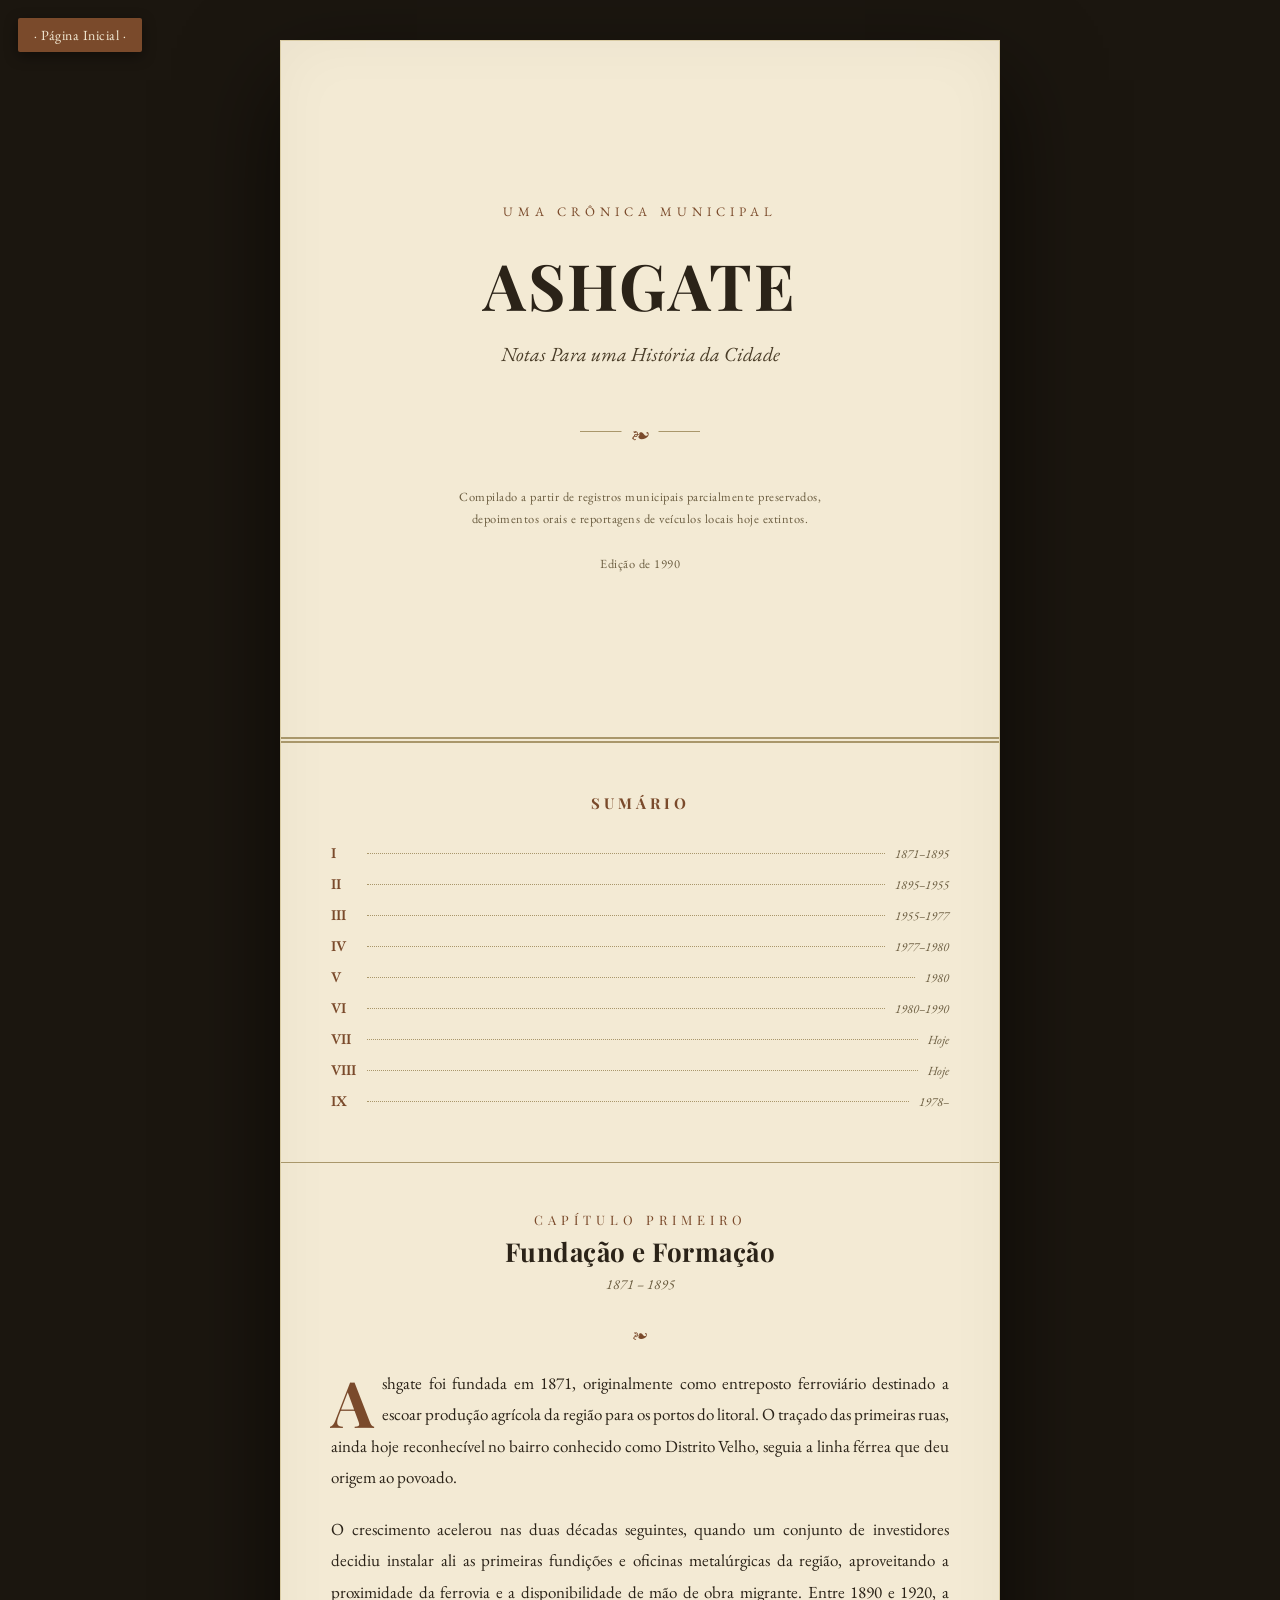
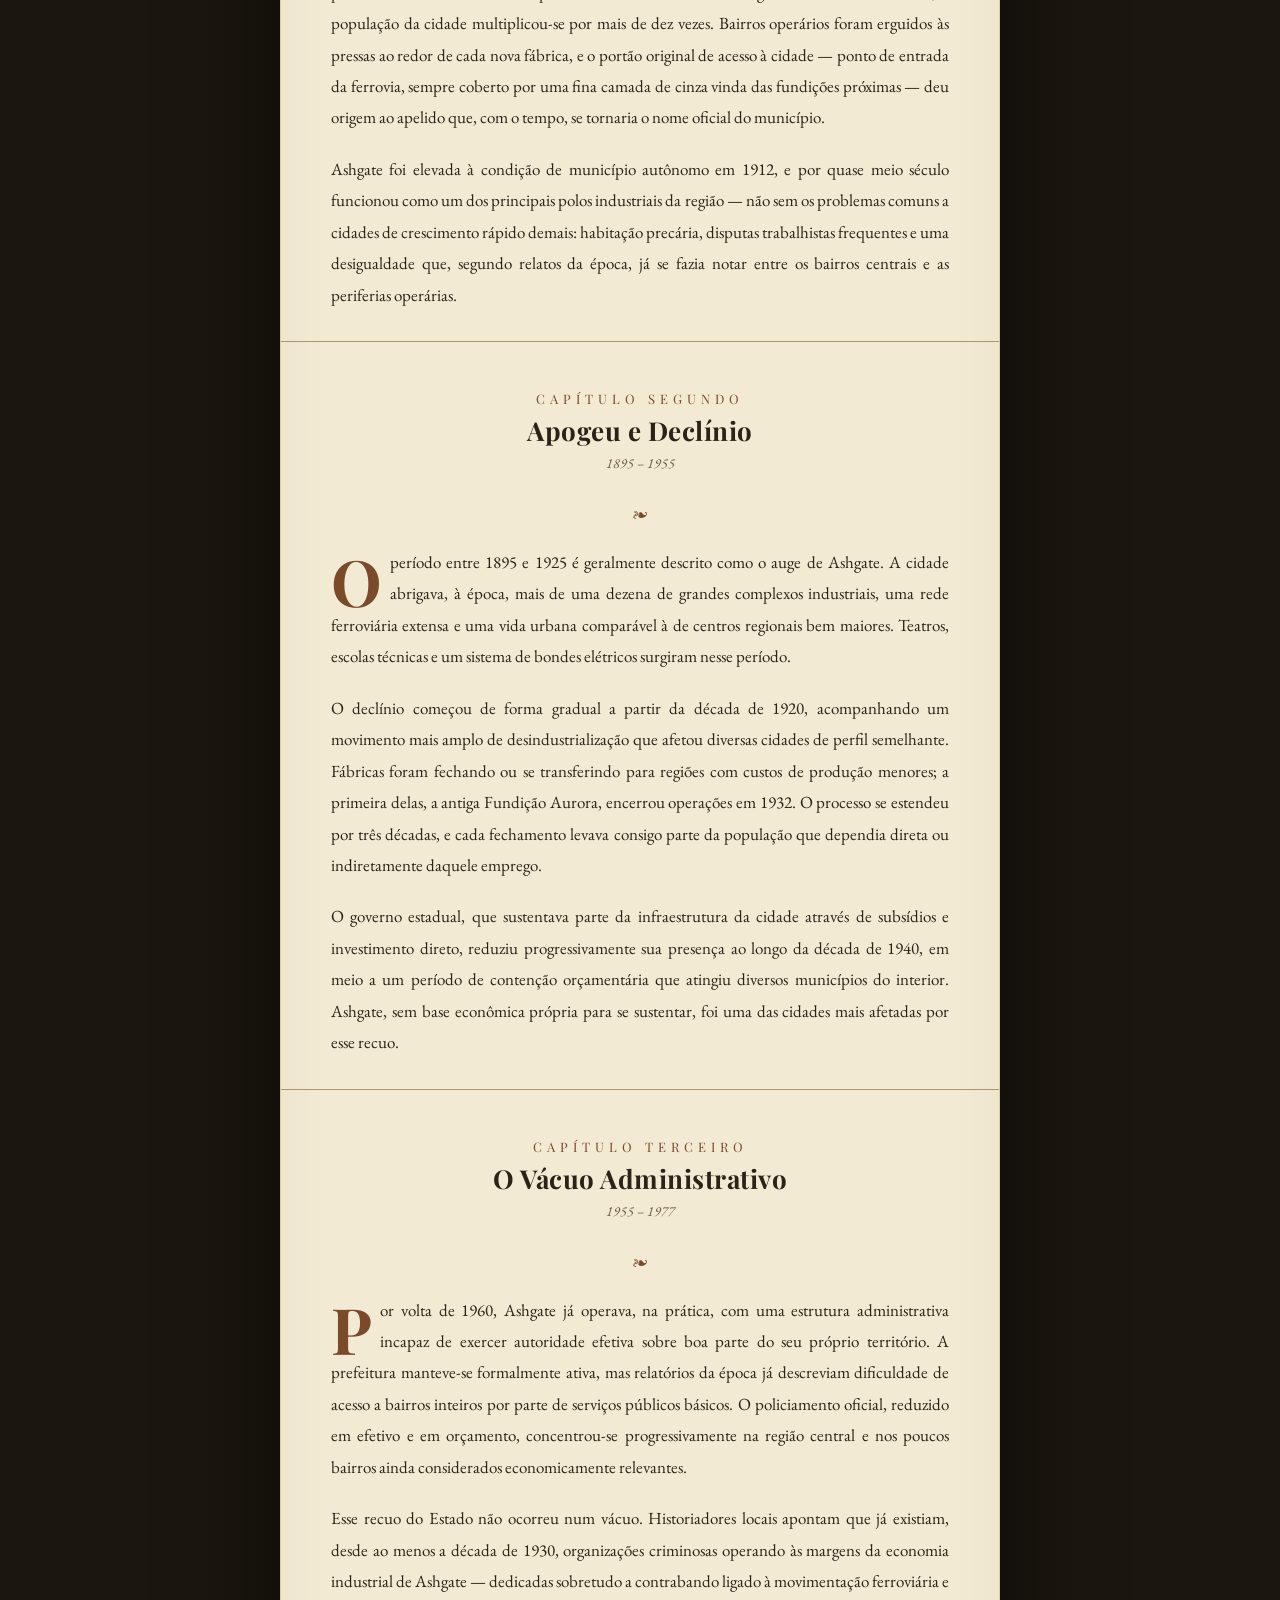
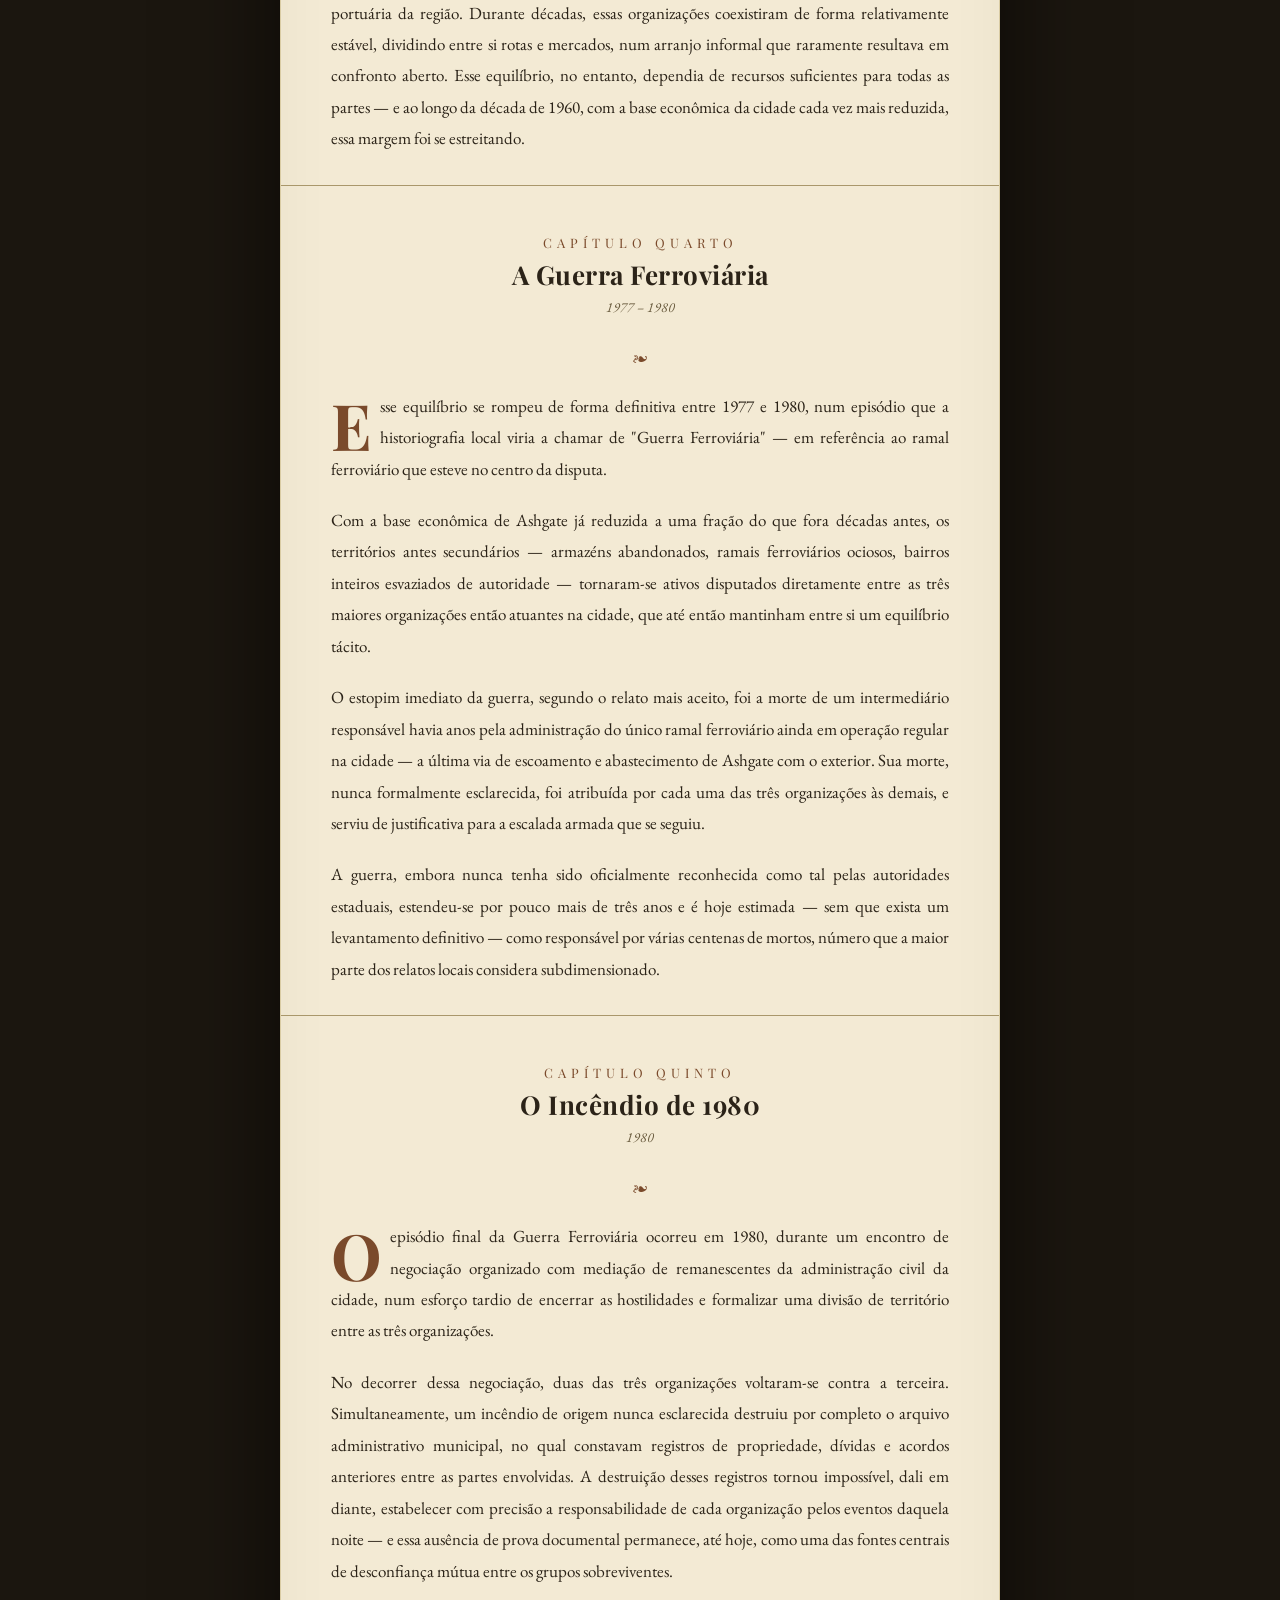
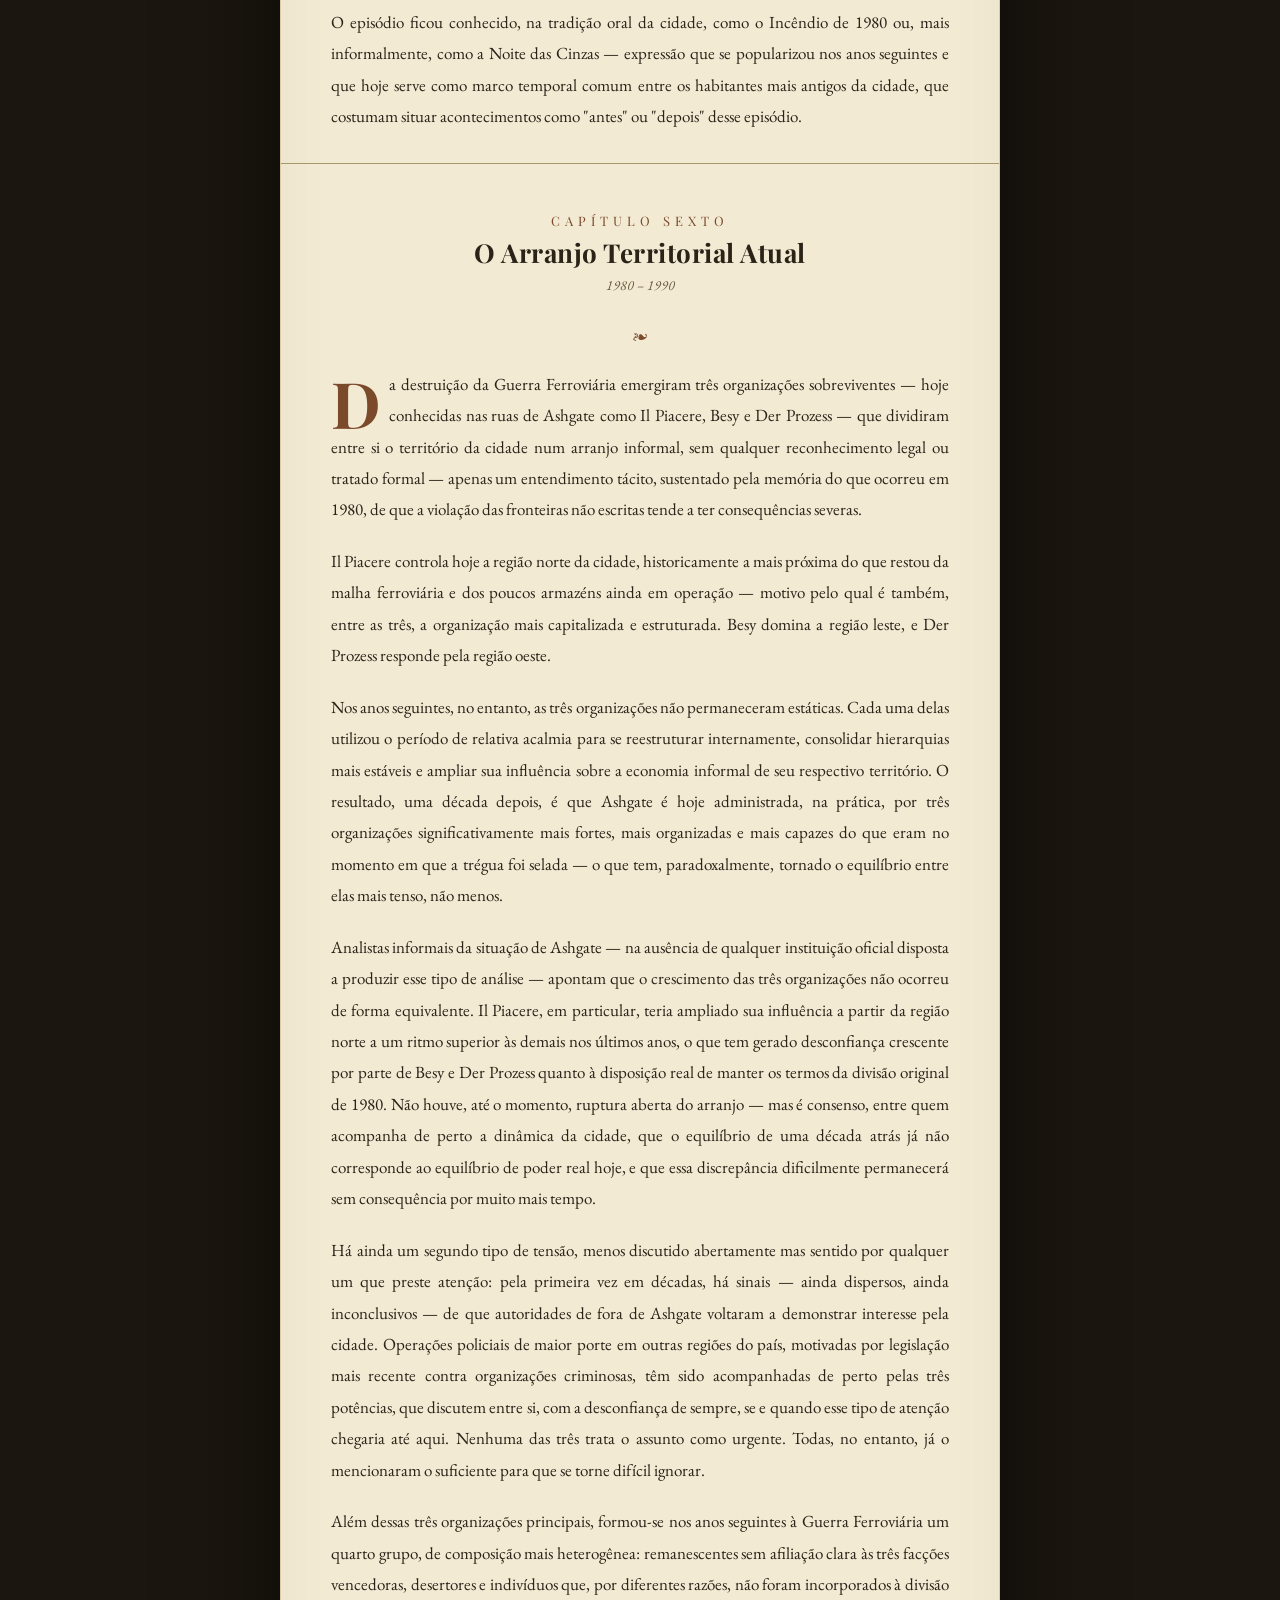
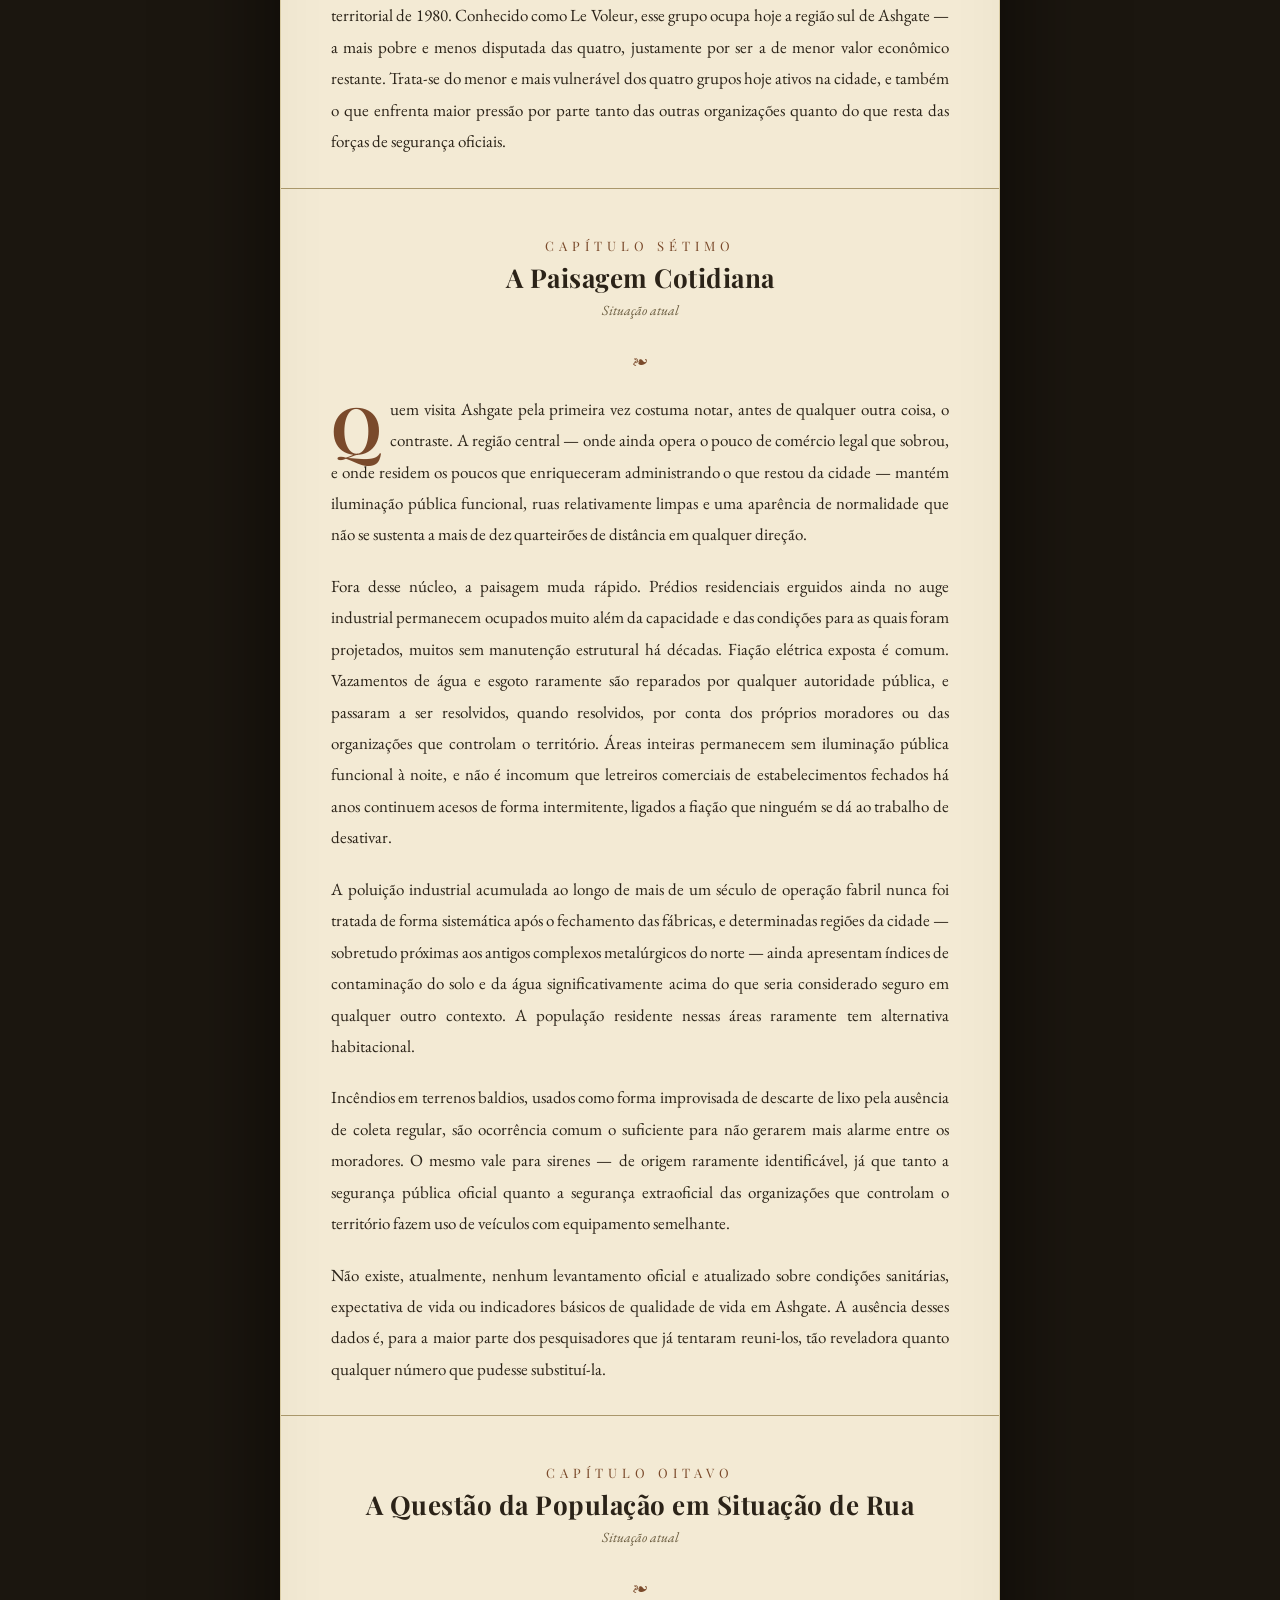
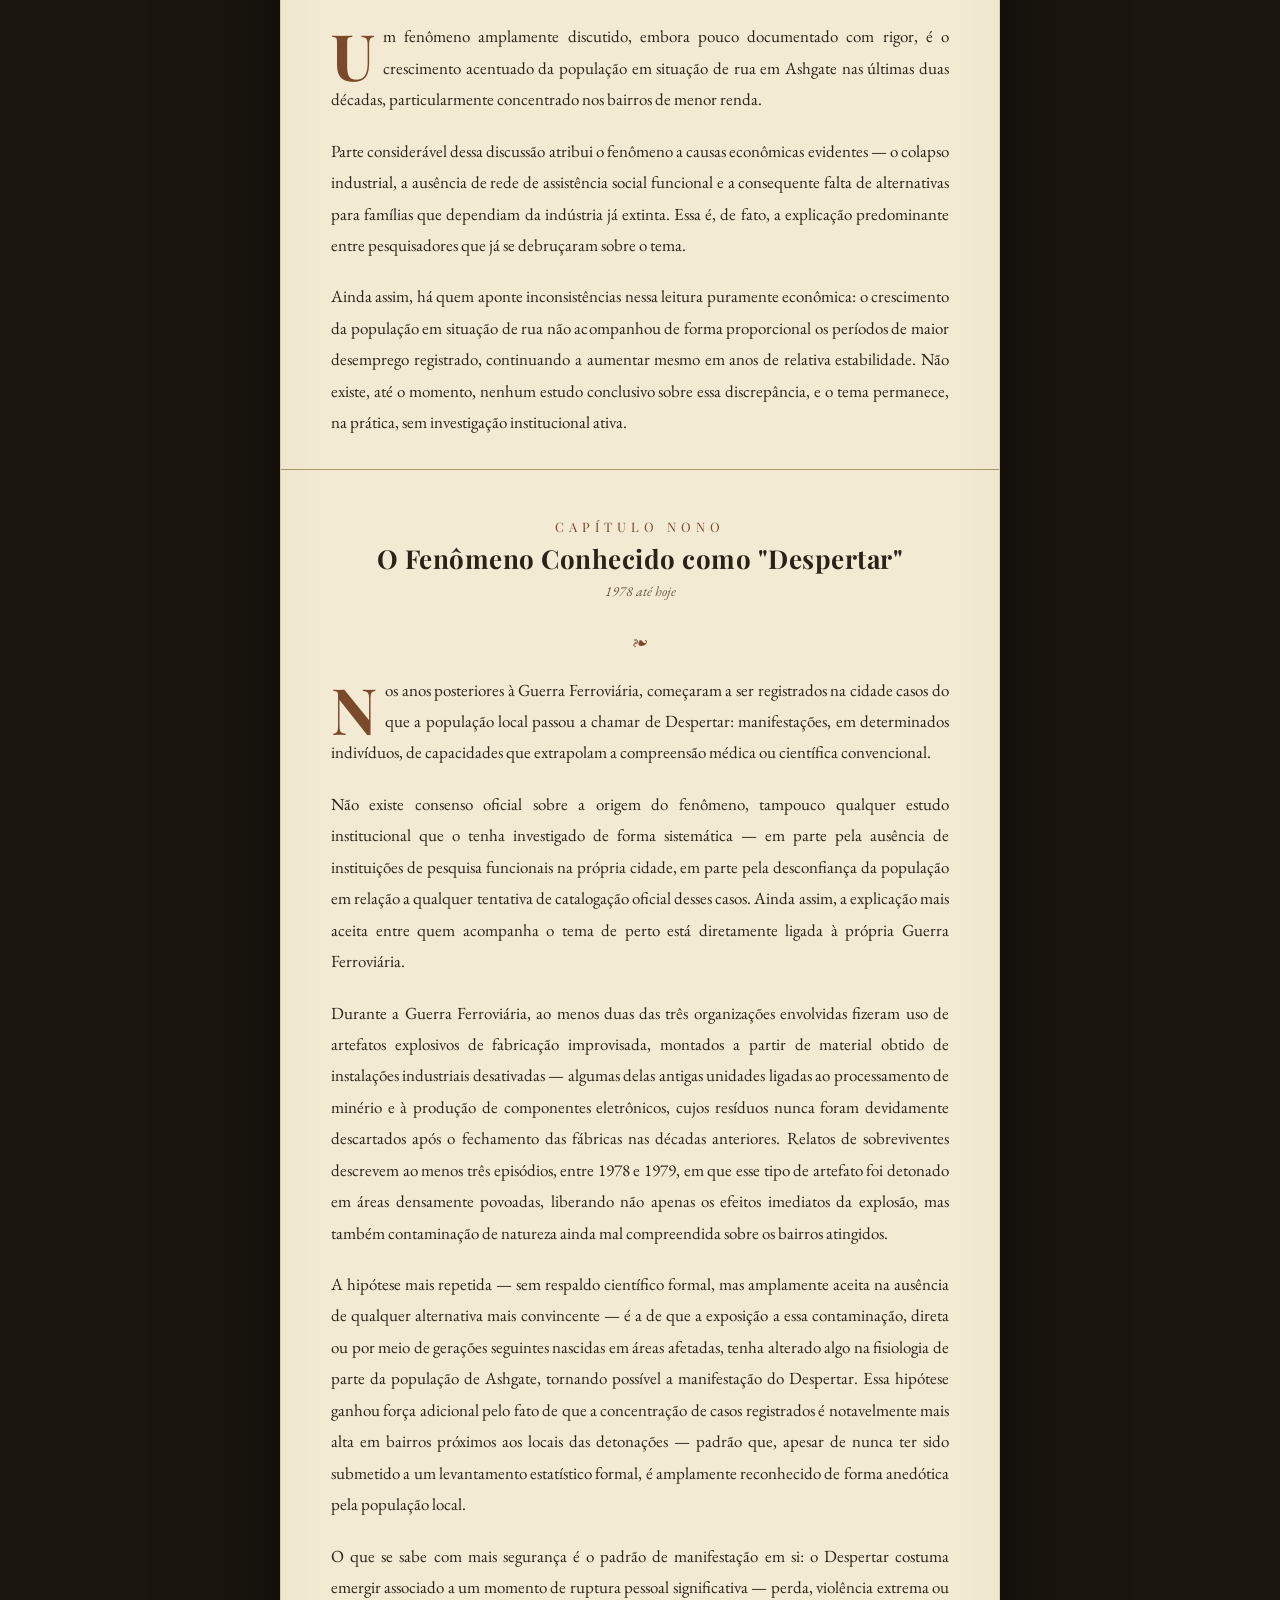
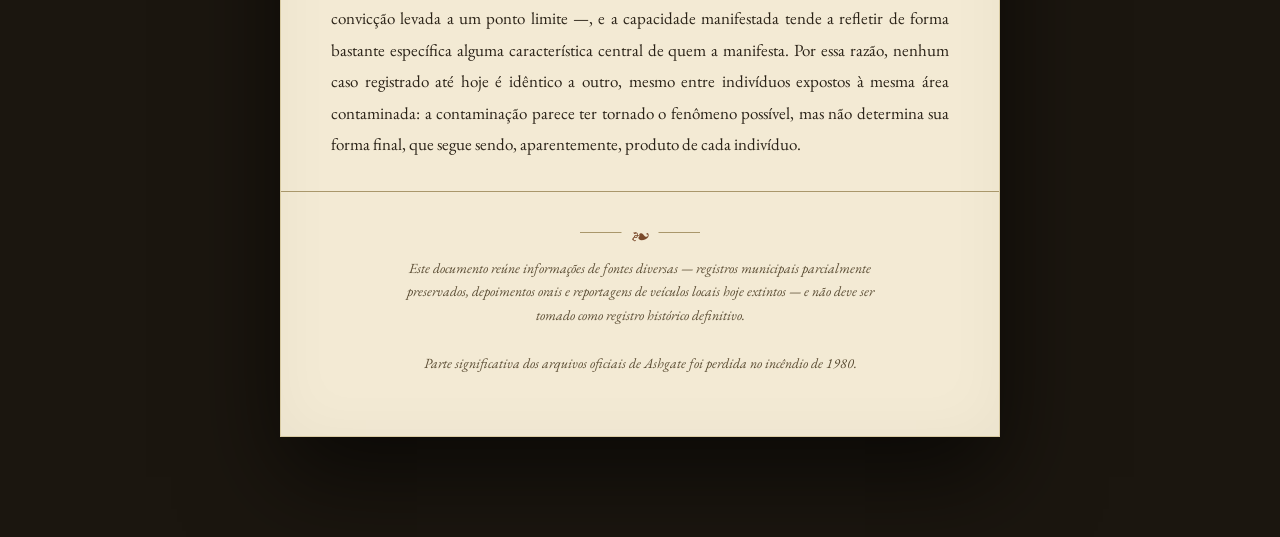
==== commit afdcec34: "Add files via upload" ====
--- a/lore.html
+++ b/lore.html
@@ -2,1404 +2,308 @@
 <html lang="pt-BR">
 <head>
 <meta charset="UTF-8">
-<meta name="viewport" content="width=device-width, initial-scale=1.0">
-
+<meta name="viewport" content="width=device-width, initial-scale=1">
 <title>Ashgate — Uma História da Cidade</title>
-
-<link rel="preconnect" href="https://fonts.googleapis.com">
-<link rel="preconnect" href="https://fonts.gstatic.com" crossorigin>
-
-<link href="https://fonts.googleapis.com/css2?family=Cormorant+Garamond:wght@400;500;600;700&family=Libre+Baskerville:wght@400;700&family=Playfair+Display:wght@600;700;800&display=swap" rel="stylesheet">
-
 <style>
-
-/* =========================================================
-   ASHGATE — ARQUIVO HISTÓRICO
-   ========================================================= */
-
-:root {
-    --paper: #eee5cf;
-    --paper-light: #f5eedc;
-    --paper-dark: #d9ccb0;
-
-    --ink: #292219;
-    --ink-soft: #4b4131;
-    --muted: #756951;
-
-    --brown: #70452d;
-    --brown-dark: #43291d;
-    --gold: #a38b5c;
-
-    --line: rgba(92, 70, 39, .38);
-
-    --outside: #110e0a;
-    --outside-light: #1d1710;
-
-    --page-width: 820px;
-
-    --serif: "Cormorant Garamond", Georgia, serif;
-    --display: "Playfair Display", Georgia, serif;
-    --body: "Libre Baskerville", Georgia, serif;
-}
-
-
-/* =========================================================
-   RESET
-   ========================================================= */
-
-* {
-    box-sizing: border-box;
-}
-
-html {
-    scroll-behavior: smooth;
-}
-
-body {
-    margin: 0;
-    padding: 55px 20px 120px;
-
-    color: var(--ink);
-
-    background:
-        radial-gradient(
-            ellipse at center,
-            #282016 0%,
-            var(--outside) 65%
-        );
-
-    font-family: var(--body);
-}
-
-
-/* =========================================================
-   LIVRO
-   ========================================================= */
-
-.book {
-    position: relative;
-
-    width: 100%;
-    max-width: var(--page-width);
-    margin: 0 auto;
-
-    overflow: hidden;
-
-    background:
-        linear-gradient(
-            90deg,
-            rgba(70, 45, 20, .045),
-            transparent 4%,
-            transparent 96%,
-            rgba(70, 45, 20, .055)
-        ),
-        var(--paper);
-
-    border: 1px solid rgba(126, 101, 61, .65);
-
-    box-shadow:
-        0 60px 120px rgba(0,0,0,.75),
-        0 15px 35px rgba(0,0,0,.45),
-        inset 0 0 100px rgba(72,48,20,.08);
-}
-
-
-/* textura extremamente sutil do papel */
-
-.book::before {
-    content: "";
-
-    position: absolute;
-    inset: 0;
-
-    pointer-events: none;
-
-    opacity: .20;
-
-    background-image:
-        radial-gradient(
-            rgba(50, 35, 20, .16) .6px,
-            transparent .7px
-        );
-
-    background-size: 5px 5px;
-
-    mix-blend-mode: multiply;
-}
-
-
-/* =========================================================
-   CAPA / PÁGINA DE TÍTULO
-   ========================================================= */
-
-.titlepage {
-    position: relative;
-
-    min-height: 820px;
-
-    display: flex;
-    flex-direction: column;
-    justify-content: center;
-    align-items: center;
-
-    padding: 80px 55px;
-
-    text-align: center;
-
-    border-bottom: 3px double var(--gold);
-}
-
-
-/* moldura interna */
-
-.titlepage::before {
-    content: "";
-
-    position: absolute;
-
-    inset: 24px;
-
-    border: 1px solid rgba(112, 69, 45, .30);
-
-    pointer-events: none;
-}
-
-
-/* pequenos cantos decorativos */
-
-.titlepage::after {
-    content: "◆";
-
-    position: absolute;
-
-    top: 17px;
-    left: 50%;
-
-    transform: translateX(-50%);
-
-    padding: 0 15px;
-
-    color: var(--brown);
-    background: var(--paper);
-
-    font-size: 12px;
-}
-
-
-.kicker {
-    margin-bottom: 25px;
-
-    color: var(--brown);
-
-    font-family: var(--body);
-    font-size: 11px;
-    font-weight: 700;
-
-    letter-spacing: 6px;
-    text-transform: uppercase;
-}
-
-
-.titlepage h1 {
-    margin: 0;
-
-    color: var(--brown-dark);
-
-    font-family: var(--display);
-    font-size: clamp(55px, 11vw, 94px);
-    font-weight: 800;
-
-    letter-spacing: 8px;
-    line-height: .95;
-
-    text-shadow:
-        1px 1px 0 rgba(255,255,255,.25);
-}
-
-
-.subtitle {
-    margin-top: 25px;
-
-    color: var(--ink-soft);
-
-    font-family: var(--serif);
-    font-size: 25px;
-    font-style: italic;
-
-    letter-spacing: .5px;
-}
-
-
-.ornament {
-    position: relative;
-
-    width: 190px;
-    height: 1px;
-
-    margin: 45px 0 30px;
-
-    background: var(--gold);
-}
-
-
-.ornament::before,
-.ornament::after {
-    content: "◆";
-
-    position: absolute;
-    top: -7px;
-
-    color: var(--brown);
-
-    background: var(--paper);
-
-    font-size: 9px;
-}
-
-
-.ornament::before {
-    left: 50%;
-    transform: translateX(-50%);
-    padding: 0 14px;
-}
-
-
-.imprint {
-    max-width: 500px;
-
-    color: var(--muted);
-
-    font-family: var(--serif);
-    font-size: 15px;
-
-    line-height: 1.8;
-
-    letter-spacing: .2px;
-}
-
-
-/* =========================================================
-   CABEÇALHO DECORATIVO
-   ========================================================= */
-
-.section-divider {
-    display: flex;
-    align-items: center;
-    gap: 15px;
-
-    margin: 10px 0 30px;
-
-    color: var(--gold);
-}
-
-.section-divider::before,
-.section-divider::after {
-    content: "";
-
-    flex: 1;
-
-    height: 1px;
-
-    background: var(--line);
-}
-
-.section-divider span {
-    font-size: 10px;
-}
-
-
-/* =========================================================
-   SUMÁRIO
-   ========================================================= */
-
-.toc {
-    position: relative;
-
-    padding: 70px 75px 65px;
-
-    border-bottom: 1px solid var(--line);
-}
-
-
-.toc::before {
-    content: "ARQUIVO MUNICIPAL • ASHGATE";
-
-    display: block;
-
-    margin-bottom: 30px;
-
-    color: var(--muted);
-
-    font-size: 9px;
-    font-weight: 700;
-
-    letter-spacing: 4px;
-
-    text-align: center;
-}
-
-
-.toc h2 {
-    margin: 0 0 45px;
-
-    color: var(--brown-dark);
-
-    font-family: var(--display);
-    font-size: 27px;
-
-    letter-spacing: 1px;
-
-    text-align: center;
-}
-
-
-.toc ol {
-    margin: 0;
-    padding: 0;
-
-    list-style: none;
-
-    counter-reset: chapter;
-}
-
-
-.toc li {
-    counter-increment: chapter;
-
-    margin-bottom: 18px;
-}
-
-
-.toc a {
-    display: flex;
-    align-items: baseline;
-
-    width: 100%;
-
-    gap: 10px;
-
-    color: var(--ink);
-
-    text-decoration: none;
-
-    transition:
-        color .2s ease,
-        transform .2s ease;
-}
-
-
-.toc a:hover {
-    color: var(--brown);
-
-    transform: translateX(4px);
-}
-
-
-.toc .roman {
-    min-width: 32px;
-
-    color: var(--brown);
-
-    font-family: var(--display);
-    font-size: 15px;
-    font-weight: 700;
-}
-
-
-.toc .title {
-    font-family: var(--serif);
-    font-size: 19px;
-}
-
-
-.toc .dots {
-    position: relative;
-    top: -4px;
-
-    flex: 1;
-
-    border-bottom: 1px dotted var(--gold);
-}
-
-
-.toc .years {
-    color: var(--muted);
-
-    font-family: var(--serif);
-    font-size: 14px;
-    font-style: italic;
-
-    white-space: nowrap;
-}
-
-
-/* =========================================================
-   CAPÍTULOS
-   ========================================================= */
-
-.chapter {
-    position: relative;
-
-    padding: 75px 75px 65px;
-
-    border-bottom: 1px solid var(--line);
-}
-
-
-.chapter:last-of-type {
-    border-bottom: none;
-}
-
-
-/* marcador lateral */
-
-.chapter::before {
-    content: "";
-
-    position: absolute;
-
-    left: 22px;
-    top: 75px;
-
-    width: 2px;
-    height: 55px;
-
-    background:
-        linear-gradient(
-            to bottom,
-            transparent,
-            var(--brown),
-            transparent
-        );
-
-    opacity: .55;
-}
-
-
-.chapter-label {
-    margin-bottom: 12px;
-
-    color: var(--brown);
-
-    font-family: var(--body);
-    font-size: 10px;
-    font-weight: 700;
-
-    letter-spacing: 5px;
-
-    text-align: center;
-    text-transform: uppercase;
-}
-
-
-.chapter h2 {
-    margin: 0;
-
-    color: var(--brown-dark);
-
-    font-family: var(--display);
-    font-size: 34px;
-    font-weight: 700;
-
-    line-height: 1.15;
-
-    text-align: center;
-}
-
-
-.chapter > .years {
-    display: block;
-
-    margin-top: 12px;
-    margin-bottom: 25px;
-
-    color: var(--muted);
-
-    font-family: var(--serif);
-    font-size: 16px;
-    font-style: italic;
-
-    text-align: center;
-}
-
-
-.ornament-small {
-    position: relative;
-
-    display: flex;
-    align-items: center;
-    justify-content: center;
-
-    gap: 12px;
-
-    margin: 0 auto 35px;
-
-    width: 180px;
-
-    color: var(--brown);
-
-    font-size: 14px;
-}
-
-
-.ornament-small::before,
-.ornament-small::after {
-    content: "";
-
-    width: 55px;
-    height: 1px;
-
-    background: var(--line);
-}
-
-
-/* =========================================================
-   TEXTO
-   ========================================================= */
-
-.chapter p {
-    margin: 0 0 24px;
-
-    color: var(--ink);
-
-    font-family: var(--serif);
-    font-size: 20px;
-
-    line-height: 1.72;
-
-    text-align: justify;
-
-    hyphens: auto;
-}
-
-
-.chapter p:last-child {
-    margin-bottom: 0;
-}
-
-
-/* capitular */
-
-.chapter p.first::first-letter {
-    float: left;
-
-    margin:
-        8px 10px 0 0;
-
-    color: var(--brown);
-
-    font-family: var(--display);
-    font-size: 76px;
-    font-weight: 700;
-
-    line-height: .72;
-}
-
-
-/* =========================================================
-   MARCAS DE ARQUIVO
-   ========================================================= */
-
-.chapter:nth-of-type(2)::after,
-.chapter:nth-of-type(4)::after,
-.chapter:nth-of-type(6)::after,
-.chapter:nth-of-type(8)::after {
-    content: "DOCUMENTO PRESERVADO";
-
-    position: absolute;
-
-    right: 24px;
-    bottom: 22px;
-
-    color: rgba(112,69,45,.38);
-
-    font-family: var(--body);
-    font-size: 7px;
-    font-weight: 700;
-
-    letter-spacing: 2px;
-
-    transform: rotate(-90deg);
-    transform-origin: right bottom;
-}
-
-
-/* =========================================================
-   ENCERRAMENTO
-   ========================================================= */
-
-.closing {
-    position: relative;
-
-    padding: 70px 75px 85px;
-
-    text-align: center;
-
-    background:
-        linear-gradient(
-            rgba(100,70,35,.025),
-            rgba(100,70,35,.025)
-        );
-}
-
-
-.closing .ornament {
-    margin:
-        0 auto 30px;
-}
-
-
-.closing p {
-    max-width: 580px;
-
-    margin: 0 auto;
-
-    color: var(--muted);
-
-    font-family: var(--serif);
-    font-size: 16px;
-    font-style: italic;
-
-    line-height: 1.8;
-}
-
-
-/* =========================================================
-   RODAPÉ DO ARQUIVO
-   ========================================================= */
-
-.closing::after {
-    content: "ASHGATE  •  ARQUIVO HISTÓRICO  •  1990";
-
-    display: block;
-
-    margin-top: 45px;
-
-    color: rgba(75,65,49,.55);
-
-    font-family: var(--body);
-    font-size: 8px;
-    font-weight: 700;
-
-    letter-spacing: 3px;
-}
-
-
-/* =========================================================
-   SELEÇÃO
-   ========================================================= */
-
-::selection {
-    color: var(--paper);
-    background: var(--brown);
-}
-
-
-/* =========================================================
-   SCROLLBAR
-   ========================================================= */
-
-::-webkit-scrollbar {
-    width: 10px;
-}
-
-::-webkit-scrollbar-track {
-    background: var(--outside);
-}
-
-::-webkit-scrollbar-thumb {
-    background: #4b3424;
-    border: 2px solid var(--outside);
-}
-
-::-webkit-scrollbar-thumb:hover {
-    background: var(--brown);
-}
-
-
-/* =========================================================
-   RESPONSIVO
-   ========================================================= */
-
-@media (max-width: 700px) {
-
-    body {
-        padding: 0;
-    }
-
-    .book {
-        border: none;
-    }
-
-    .titlepage {
-        min-height: 700px;
-
-        padding:
-            70px 30px;
-    }
-
-    .titlepage::before {
-        inset: 14px;
-    }
-
-    .titlepage h1 {
-        letter-spacing: 4px;
-    }
-
-    .subtitle {
-        font-size: 21px;
-    }
-
-    .toc,
-    .chapter,
-    .closing {
-        padding-left: 30px;
-        padding-right: 30px;
-    }
-
-    .chapter::before {
-        display: none;
-    }
-
-    .chapter h2 {
-        font-size: 29px;
-    }
-
-    .chapter p {
-        font-size: 18px;
-
-        text-align: left;
-
-        line-height: 1.7;
-    }
-
-    .chapter p.first::first-letter {
-        font-size: 65px;
-    }
-
-    .toc .title {
-        font-size: 17px;
-    }
-
-    .toc .years {
-        font-size: 12px;
-    }
-
-    .toc .dots {
-        display: none;
-    }
-
-    .toc a {
-        align-items: center;
-    }
-
-    .chapter:nth-of-type(2)::after,
-    .chapter:nth-of-type(4)::after,
-    .chapter:nth-of-type(6)::after,
-    .chapter:nth-of-type(8)::after {
-        display: none;
-    }
-}
-
-
-/* =========================================================
-   CELULARES PEQUENOS
-   ========================================================= */
-
-@media (max-width: 430px) {
-
-    .titlepage {
-        min-height: 620px;
-    }
-
-    .kicker {
-        font-size: 8px;
-        letter-spacing: 4px;
-    }
-
-    .titlepage h1 {
-        font-size: 49px;
-    }
-
-    .subtitle {
-        font-size: 19px;
-    }
-
-    .toc,
-    .chapter,
-    .closing {
-        padding:
-            55px 22px;
-    }
-
-    .toc h2 {
-        font-size: 24px;
-    }
-
-    .chapter-label {
-        font-size: 8px;
-        letter-spacing: 4px;
-    }
-
-    .chapter h2 {
-        font-size: 26px;
-    }
-
-    .chapter p {
-        font-size: 17px;
-    }
-
-    .chapter p.first::first-letter {
-        font-size: 58px;
-    }
-}
-
-
-/* =========================================================
-   IMPRESSÃO
-   ========================================================= */
-
-@media print {
-
-    @page {
-        size: A4;
-        margin: 18mm;
-    }
-
-    body {
-        padding: 0;
-
-        background: white;
-    }
-
-    .book {
-        max-width: none;
-
-        border: none;
-
-        box-shadow: none;
-
-        background: var(--paper);
-    }
-
-    .titlepage {
-        min-height: 100vh;
-    }
-
-    .chapter {
-        break-inside: avoid;
-    }
-
-    .chapter p {
-        font-size: 12pt;
-    }
-
-    .toc a {
-        color: black;
-    }
-}
-
+@import url('https://fonts.googleapis.com/css2?family=Playfair+Display:ital,wght@0,600;0,700;1,400&family=EB+Garamond:ital,wght@0,400;0,500;0,600;1,400&display=swap');
+
+:root{
+  --page:#f3ead4;
+  --page-shadow:#d9cba3;
+  --ink:#2b2318;
+  --rule:#a9976b;
+  --accent:#7a4a2b;
+}
+*{box-sizing:border-box;}
+html{scroll-behavior:smooth;}
+body{
+  margin:0;
+  background:#1b160f;
+  font-family:'EB Garamond', serif;
+  color:var(--ink);
+  padding:40px 16px 100px;
+}
+.book{
+  max-width:720px;
+  margin:0 auto;
+  background:var(--page);
+  box-shadow:0 40px 90px rgba(0,0,0,0.6), inset 0 0 60px rgba(0,0,0,0.04);
+  border:1px solid var(--page-shadow);
+}
+
+/* ---------- title page ---------- */
+.titlepage{
+  min-height:78vh;
+  display:flex;
+  flex-direction:column;
+  align-items:center;
+  justify-content:center;
+  text-align:center;
+  padding:60px 40px;
+  border-bottom:double 6px var(--rule);
+}
+.titlepage .kicker{
+  font-size:13px;
+  letter-spacing:5px;
+  text-transform:uppercase;
+  color:var(--accent);
+  margin-bottom:22px;
+}
+.titlepage h1{
+  font-family:'Playfair Display', serif;
+  font-weight:700;
+  font-size:64px;
+  letter-spacing:2px;
+  margin:0 0 14px;
+}
+.titlepage .subtitle{
+  font-style:italic;
+  font-size:20px;
+  color:#4a3d28;
+  margin-bottom:40px;
+}
+.titlepage .ornament{
+  width:120px; height:1px; background:var(--rule); margin:24px 0;
+  position:relative;
+}
+.titlepage .ornament::before{
+  content:"❧"; position:absolute; top:-11px; left:50%; transform:translateX(-50%);
+  color:var(--accent); font-size:18px; background:var(--page); padding:0 10px;
+}
+.titlepage .imprint{
+  font-size:12.5px; color:#6b5d40; letter-spacing:0.5px; margin-top:30px; line-height:1.8;
+}
+
+/* ---------- table of contents ---------- */
+.toc{padding:50px 50px 40px; border-bottom:1px solid var(--rule);}
+.toc h2{
+  font-family:'Playfair Display', serif; font-size:15px; letter-spacing:4px; text-transform:uppercase;
+  text-align:center; margin:0 0 30px; color:var(--accent);
+}
+.toc ol{list-style:none; margin:0; padding:0; counter-reset:chap;}
+.toc li{
+  counter-increment:chap;
+  display:flex; align-items:baseline; gap:6px;
+  font-size:15px; margin-bottom:12px;
+}
+.toc li a{
+  color:var(--ink); text-decoration:none; display:flex; align-items:baseline; gap:6px; width:100%;
+}
+.toc li .roman{
+  font-variant:small-caps; color:var(--accent); font-weight:600; min-width:26px;
+}
+.toc li .dots{flex:1; border-bottom:1px dotted var(--rule); position:relative; top:-4px; margin:0 4px;}
+.toc li .years{font-size:12.5px; color:#6b5d40; font-style:italic;}
+
+/* ---------- chapters ---------- */
+.chapter{padding:48px 50px 10px; border-bottom:1px solid var(--rule);}
+.chapter:last-of-type{border-bottom:none;}
+.chapter-label{
+  text-align:center; font-family:'Playfair Display',serif; font-size:13px; letter-spacing:5px;
+  text-transform:uppercase; color:var(--accent); margin-bottom:6px;
+}
+.chapter h2{
+  font-family:'Playfair Display', serif; font-weight:700; font-size:26px; text-align:center;
+  margin:0 0 6px; letter-spacing:0.5px;
+}
+.chapter .years{
+  display:block; text-align:center; font-style:italic; font-size:14px; color:#6b5d40; margin-bottom:30px;
+}
+.chapter .ornament-small{
+  text-align:center; color:var(--accent); font-size:15px; margin-bottom:26px;
+}
+.chapter p{
+  font-size:17px; line-height:1.85; margin:0 0 20px; text-align:justify; hyphens:auto;
+}
+.chapter p.first::first-letter{
+  font-family:'Playfair Display', serif;
+  font-weight:700;
+  font-size:64px;
+  float:left;
+  line-height:0.8;
+  padding:8px 8px 0 0;
+  color:var(--accent);
+}
+
+.closing{
+  padding:40px 50px 60px; text-align:center;
+}
+.closing p{
+  font-size:14px; font-style:italic; color:#5a4c33; line-height:1.7; max-width:480px; margin:0 auto;
+}
+.closing .ornament{
+  width:120px; height:1px; background:var(--rule); margin:0 auto 24px; position:relative;
+}
+.closing .ornament::before{
+  content:"❧"; position:absolute; top:-11px; left:50%; transform:translateX(-50%);
+  color:var(--accent); font-size:18px; background:var(--page); padding:0 10px;
+}
+
+@media (max-width:640px){
+  .titlepage h1{font-size:42px;}
+  .toc, .chapter, .closing{padding-left:24px; padding-right:24px;}
+  .chapter p{font-size:16px;}
+}
+@media print{
+  body{background:#fff; padding:0;}
+  .book{box-shadow:none; border:none;}
+  .back-link{display:none;}
+}
+
+.back-link{
+  position:fixed;
+  top:18px;
+  left:18px;
+  font-family:'EB Garamond', serif;
+  font-size:14px;
+  letter-spacing:0.5px;
+  color:var(--page);
+  background:var(--accent);
+  text-decoration:none;
+  padding:8px 16px;
+  border-radius:2px;
+  box-shadow:0 4px 14px rgba(0,0,0,0.4);
+  z-index:10;
+}
+.back-link:hover{opacity:0.88;}
+@media (max-width:640px){
+  .back-link{top:10px; left:10px; font-size:12px; padding:7px 12px;}
+}
 </style>
 </head>
-
-
 <body>
-
+<a href="index.html" class="back-link">· Página Inicial ·</a>
 <div class="book">
 
-
-    <!-- =====================================================
-         PÁGINA DE TÍTULO
-         ===================================================== -->
-
-    <section class="titlepage">
-
-        <div class="kicker">
-            Uma crônica municipal
-        </div>
-
-        <h1>ASHGATE</h1>
-
-        <div class="subtitle">
-            Notas Para uma História da Cidade
-        </div>
-
-        <div class="ornament"></div>
-
-        <div class="imprint">
-
-            Compilado a partir de registros municipais
-            parcialmente preservados,<br>
-
-            depoimentos orais e reportagens de veículos
-            locais hoje extintos.
-
-            <br><br>
-
-            <strong>Edição de 1990</strong>
-
-        </div>
-
-    </section>
-
-
-
-    <!-- =====================================================
-         SUMÁRIO
-         ===================================================== -->
-
-    <section class="toc">
-
-        <h2>Sumário</h2>
-
-        <ol>
-
-            <li>
-                <a href="#cap1">
-                    <span class="roman">I</span>
-                    <span class="title">Fundação e Formação</span>
-                    <span class="dots"></span>
-                    <span class="years">1871–1895</span>
-                </a>
-            </li>
-
-            <li>
-                <a href="#cap2">
-                    <span class="roman">II</span>
-                    <span class="title">Apogeu e Declínio</span>
-                    <span class="dots"></span>
-                    <span class="years">1895–1955</span>
-                </a>
-            </li>
-
-            <li>
-                <a href="#cap3">
-                    <span class="roman">III</span>
-                    <span class="title">O Vácuo Administrativo</span>
-                    <span class="dots"></span>
-                    <span class="years">1955–1977</span>
-                </a>
-            </li>
-
-            <li>
-                <a href="#cap4">
-                    <span class="roman">IV</span>
-                    <span class="title">A Guerra Ferroviária</span>
-                    <span class="dots"></span>
-                    <span class="years">1977–1980</span>
-                </a>
-            </li>
-
-            <li>
-                <a href="#cap5">
-                    <span class="roman">V</span>
-                    <span class="title">O Incêndio de 1980</span>
-                    <span class="dots"></span>
-                    <span class="years">1980</span>
-                </a>
-            </li>
-
-            <li>
-                <a href="#cap6">
-                    <span class="roman">VI</span>
-                    <span class="title">O Arranjo Territorial Atual</span>
-                    <span class="dots"></span>
-                    <span class="years">1980–1990</span>
-                </a>
-            </li>
-
-            <li>
-                <a href="#cap7">
-                    <span class="roman">VII</span>
-                    <span class="title">A Paisagem Cotidiana</span>
-                    <span class="dots"></span>
-                    <span class="years">Hoje</span>
-                </a>
-            </li>
-
-            <li>
-                <a href="#cap8">
-                    <span class="roman">VIII</span>
-                    <span class="title">A Questão da População em Situação de Rua</span>
-                    <span class="dots"></span>
-                    <span class="years">Hoje</span>
-                </a>
-            </li>
-
-            <li>
-                <a href="#cap9">
-                    <span class="roman">IX</span>
-                    <span class="title">O Fenômeno Conhecido como "Despertar"</span>
-                    <span class="dots"></span>
-                    <span class="years">1978–</span>
-                </a>
-            </li>
-
-        </ol>
-
-    </section>
-
-
-
-    <!-- =====================================================
-         CAPÍTULO I
-         ===================================================== -->
-
-    <section class="chapter" id="cap1">
-
-        <div class="chapter-label">
-            Capítulo Primeiro
-        </div>
-
-        <h2>Fundação e Formação</h2>
-
-        <span class="years">
-            1871 – 1895
-        </span>
-
-        <div class="ornament-small">◆</div>
-
-        <p class="first">
-            Ashgate foi fundada em 1871, originalmente como entreposto ferroviário destinado a escoar produção agrícola da região para os portos do litoral. O traçado das primeiras ruas, ainda hoje reconhecível no bairro conhecido como Distrito Velho, seguia a linha férrea que deu origem ao povoado.
-        </p>
-
-        <p>
-            O crescimento acelerou nas duas décadas seguintes, quando um conjunto de investidores decidiu instalar ali as primeiras fundições e oficinas metalúrgicas da região, aproveitando a proximidade da ferrovia e a disponibilidade de mão de obra migrante. Entre 1890 e 1920, a população da cidade multiplicou-se por mais de dez vezes. Bairros operários foram erguidos às pressas ao redor de cada nova fábrica, e a cidade ganhou, junto com a chaminé industrial, o apelido de "cidade cinza" que mais tarde emprestaria seu nome oficial.
-        </p>
-
-        <p>
-            Ashgate foi elevada à condição de município autônomo em 1912, e por quase meio século funcionou como um dos principais polos industriais da região — não sem os problemas comuns a cidades de crescimento rápido demais: habitação precária, disputas trabalhistas frequentes e uma desigualdade que, segundo relatos da época, já se fazia notar entre os bairros centrais e as periferias operárias.
-        </p>
-
-    </section>
-
-
-
-    <!-- =====================================================
-         CAPÍTULO II
-         ===================================================== -->
-
-    <section class="chapter" id="cap2">
-
-        <div class="chapter-label">
-            Capítulo Segundo
-        </div>
-
-        <h2>Apogeu e Declínio</h2>
-
-        <span class="years">
-            1895 – 1955
-        </span>
-
-        <div class="ornament-small">◆</div>
-
-        <p class="first">
-            O período entre 1895 e 1925 é geralmente descrito como o auge de Ashgate. A cidade abrigava, à época, mais de uma dezena de grandes complexos industriais, uma rede ferroviária extensa e uma vida urbana comparável à de centros regionais bem maiores. Teatros, escolas técnicas e um sistema de bondes elétricos surgiram nesse período.
-        </p>
-
-        <p>
-            O declínio começou de forma gradual a partir da década de 1920, acompanhando um movimento mais amplo de desindustrialização que afetou diversas cidades de perfil semelhante. Fábricas foram fechando ou se transferindo para regiões com custos de produção menores; a primeira delas, a antiga Fundição Aurora, encerrou operações em 1932. O processo se estendeu por três décadas, e cada fechamento levava consigo parte da população que dependia direta ou indiretamente daquele emprego.
-        </p>
-
-        <p>
-            O governo estadual, que sustentava parte da infraestrutura da cidade através de subsídios e investimento direto, reduziu progressivamente sua presença ao longo da década de 1940, em meio a um período de contenção orçamentária que atingiu diversos municípios do interior. Ashgate, sem base econômica própria para se sustentar, foi uma das cidades mais afetadas por esse recuo.
-        </p>
-
-    </section>
-
-
-
-    <!-- =====================================================
-         CAPÍTULO III
-         ===================================================== -->
-
-    <section class="chapter" id="cap3">
-
-        <div class="chapter-label">
-            Capítulo Terceiro
-        </div>
-
-        <h2>O Vácuo Administrativo</h2>
-
-        <span class="years">
-            1955 – 1977
-        </span>
-
-        <div class="ornament-small">◆</div>
-
-        <p class="first">
-            Por volta de 1960, Ashgate já operava, na prática, com uma estrutura administrativa incapaz de exercer autoridade efetiva sobre boa parte do seu próprio território. A prefeitura manteve-se formalmente ativa, mas relatórios da época já descreviam dificuldade de acesso a bairros inteiros por parte de serviços públicos básicos. O policiamento oficial, reduzido em efetivo e em orçamento, concentrou-se progressivamente na região central e nos poucos bairros ainda considerados economicamente relevantes.
-        </p>
-
-        <p>
-            Esse recuo do Estado não ocorreu num vácuo. Historiadores locais apontam que já existiam, desde ao menos a década de 1930, organizações criminosas operando às margens da economia industrial de Ashgate — dedicadas sobretudo a contrabando ligado à movimentação ferroviária e portuária da região. Durante décadas, essas organizações coexistiram de forma relativamente estável, dividindo entre si rotas e mercados, num arranjo informal que raramente resultava em confronto aberto. Esse equilíbrio, no entanto, dependia de recursos suficientes para todas as partes — e ao longo da década de 1960, com a base econômica da cidade cada vez mais reduzida, essa margem foi se estreitando.
-        </p>
-
-    </section>
-
-
-
-    <!-- =====================================================
-         CAPÍTULO IV
-         ===================================================== -->
-
-    <section class="chapter" id="cap4">
-
-        <div class="chapter-label">
-            Capítulo Quarto
-        </div>
-
-        <h2>A Guerra Ferroviária</h2>
-
-        <span class="years">
-            1977 – 1980
-        </span>
-
-        <div class="ornament-small">◆</div>
-
-        <p class="first">
-            Esse equilíbrio se rompeu de forma definitiva entre 1977 e 1980, num episódio que a historiografia local viria a chamar de "Guerra Ferroviária" — em referência ao ramal ferroviário que esteve no centro da disputa.
-        </p>
-
-        <p>
-            Com a base econômica de Ashgate já reduzida a uma fração do que fora décadas antes, os territórios antes secundários — armazéns abandonados, ramais ferroviários ociosos, bairros inteiros esvaziados de autoridade — tornaram-se ativos disputados diretamente entre as três maiores organizações então atuantes na cidade, que até então mantinham entre si um equilíbrio tácito.
-        </p>
-
-        <p>
-            O estopim imediato da guerra, segundo o relato mais aceito, foi a morte de um intermediário responsável havia anos pela administração do único ramal ferroviário ainda em operação regular na cidade — a última via de escoamento e abastecimento de Ashgate com o exterior. Sua morte, nunca formalmente esclarecida, foi atribuída por cada uma das três organizações às demais, e serviu de justificativa para a escalada armada que se seguiu.
-        </p>
-
-        <p>
-            A guerra, embora nunca tenha sido oficialmente reconhecida como tal pelas autoridades estaduais, estendeu-se por pouco mais de três anos e é hoje estimada — sem que exista um levantamento definitivo — como responsável por várias centenas de mortos, número que a maior parte dos relatos locais considera subdimensionado.
-        </p>
-
-    </section>
-
-
-
-    <!-- =====================================================
-         CAPÍTULO V
-         ===================================================== -->
-
-    <section class="chapter" id="cap5">
-
-        <div class="chapter-label">
-            Capítulo Quinto
-        </div>
-
-        <h2>O Incêndio de 1980</h2>
-
-        <span class="years">
-            1980
-        </span>
-
-        <div class="ornament-small">◆</div>
-
-        <p class="first">
-            O episódio final da Guerra Ferroviária ocorreu em 1980, durante um encontro de negociação organizado com mediação de remanescentes da administração civil da cidade, num esforço tardio de encerrar as hostilidades e formalizar uma divisão de território entre as três organizações.
-        </p>
-
-        <p>
-            No decorrer dessa negociação, duas das três organizações voltaram-se contra a terceira. Simultaneamente, um incêndio de origem nunca esclarecida destruiu por completo o arquivo administrativo municipal, no qual constavam registros de propriedade, dívidas e acordos anteriores entre as partes envolvidas. A destruição desses registros tornou impossível, dali em diante, estabelecer com precisão a responsabilidade de cada organização pelos eventos daquela noite — e essa ausência de prova documental permanece, até hoje, como uma das fontes centrais de desconfiança mútua entre os grupos sobreviventes.
-        </p>
-
-        <p>
-            O episódio ficou conhecido, na tradição oral da cidade, como o Incêndio de 1980 ou, mais informalmente, como a Noite das Cinzas — expressão que se popularizou nos anos seguintes e que hoje serve como marco temporal comum entre os habitantes mais antigos da cidade, que costumam situar acontecimentos como "antes" ou "depois" desse episódio.
-        </p>
-
-    </section>
-
-
-
-    <!-- =====================================================
-         CAPÍTULO VI
-         ===================================================== -->
-
-    <section class="chapter" id="cap6">
-
-        <div class="chapter-label">
-            Capítulo Sexto
-        </div>
-
-        <h2>O Arranjo Territorial Atual</h2>
-
-        <span class="years">
-            1980 – 1990
-        </span>
-
-        <div class="ornament-small">◆</div>
-
-        <p class="first">
-            Da destruição da Guerra Ferroviária emergiram três organizações sobreviventes — hoje conhecidas nas ruas de Ashgate como Il Piacere, Besy e Der Prozess — que dividiram entre si o território da cidade num arranjo informal, sem qualquer reconhecimento legal ou tratado formal — apenas um entendimento tácito, sustentado pela memória do que ocorreu em 1980, de que a violação das fronteiras não escritas tende a ter consequências severas.
-        </p>
-
-        <p>
-            Il Piacere controla hoje a região norte da cidade, historicamente a mais próxima do que restou da malha ferroviária e dos poucos armazéns ainda em operação — motivo pelo qual é também, entre as três, a organização mais capitalizada e estruturada. Besy domina a região leste, e Der Prozess responde pela região oeste.
-        </p>
-
-        <p>
-            Nos anos seguintes, no entanto, as três organizações não permaneceram estáticas. Cada uma delas utilizou o período de relativa acalmia para se reestruturar internamente, consolidar hierarquias mais estáveis e ampliar sua influência sobre a economia informal de seu respectivo território. O resultado, uma década depois, é que Ashgate é hoje administrada, na prática, por três organizações significativamente mais fortes, mais organizadas e mais capazes do que eram no momento em que a trégua foi selada — o que tem, paradoxalmente, tornado o equilíbrio entre elas mais tenso, não menos.
-        </p>
-
-        <p>
-            Analistas informais da situação de Ashgate — na ausência de qualquer instituição oficial disposta a produzir esse tipo de análise — apontam que o crescimento das três organizações não ocorreu de forma equivalente. Il Piacere, em particular, teria ampliado sua influência a partir da região norte a um ritmo superior às demais nos últimos anos, o que tem gerado desconfiança crescente por parte de Besy e Der Prozess quanto à disposição real de manter os termos da divisão original de 1980. Não houve, até o momento, ruptura aberta do arranjo — mas é consenso, entre quem acompanha de perto a dinâmica da cidade, que o equilíbrio de uma década atrás já não corresponde ao equilíbrio de poder real hoje, e que essa discrepância dificilmente permanecerá sem consequência por muito mais tempo.
-        </p>
-
-        <p>
-            Há ainda um segundo tipo de tensão, menos discutido abertamente mas sentido por qualquer um que preste atenção: pela primeira vez em décadas, há sinais — ainda dispersos, ainda inconclusivos — de que autoridades de fora de Ashgate voltaram a demonstrar interesse pela cidade. Operações policiais de maior porte em outras regiões do país, motivadas por legislação mais recente contra organizações criminosas, têm sido acompanhadas de perto pelas três potências, que discutem entre si, com a desconfiança de sempre, se e quando esse tipo de atenção chegaria até aqui. Nenhuma das três trata o assunto como urgente. Todas, no entanto, já o mencionaram o suficiente para que se torne difícil ignorar.
-        </p>
-
-        <p>
-            Além dessas três organizações principais, formou-se nos anos seguintes à Guerra Ferroviária um quarto grupo, de composição mais heterogênea: remanescentes sem afiliação clara às três facções vencedoras, desertores e indivíduos que, por diferentes razões, não foram incorporados à divisão territorial de 1980. Conhecido como Le Voleur, esse grupo ocupa hoje a região sul de Ashgate — a mais pobre e menos disputada das quatro, justamente por ser a de menor valor econômico restante. Trata-se do menor e mais vulnerável dos quatro grupos hoje ativos na cidade, e também o que enfrenta maior pressão por parte tanto das outras organizações quanto do que resta das forças de segurança oficiais.
-        </p>
-
-    </section>
-
-
-
-    <!-- =====================================================
-         CAPÍTULO VII
-         ===================================================== -->
-
-    <section class="chapter" id="cap7">
-
-        <div class="chapter-label">
-            Capítulo Sétimo
-        </div>
-
-        <h2>A Paisagem Cotidiana</h2>
-
-        <span class="years">
-            Situação atual
-        </span>
-
-        <div class="ornament-small">◆</div>
-
-        <p class="first">
-            Quem visita Ashgate pela primeira vez costuma notar, antes de qualquer outra coisa, o contraste. A região central — onde ainda opera o pouco de comércio legal que sobrou, e onde residem os poucos que enriqueceram administrando o que restou da cidade — mantém iluminação pública funcional, ruas relativamente limpas e uma aparência de normalidade que não se sustenta a mais de dez quarteirões de distância em qualquer direção.
-        </p>
-
-        <p>
-            Fora desse núcleo, a paisagem muda rápido. Prédios residenciais erguidos ainda no auge industrial permanecem ocupados muito além da capacidade e das condições para as quais foram projetados, muitos sem manutenção estrutural há décadas. Fiação elétrica exposta é comum. Vazamentos de água e esgoto raramente são reparados por qualquer autoridade pública, e passaram a ser resolvidos, quando resolvidos, por conta dos próprios moradores ou das organizações que controlam o território. Áreas inteiras permanecem sem iluminação pública funcional à noite, e não é incomum que letreiros comerciais de estabelecimentos fechados há anos continuem acesos de forma intermitente, ligados a fiação que ninguém se dá ao trabalho de desativar.
-        </p>
-
-        <p>
-            A poluição industrial acumulada ao longo de mais de um século de operação fabril nunca foi tratada de forma sistemática após o fechamento das fábricas, e determinadas regiões da cidade — sobretudo próximas aos antigos complexos metalúrgicos do norte — ainda apresentam índices de contaminação do solo e da água significativamente acima do que seria considerado seguro em qualquer outro contexto. A população residente nessas áreas raramente tem alternativa habitacional.
-        </p>
-
-        <p>
-            Incêndios em terrenos baldios, usados como forma improvisada de descarte de lixo pela ausência de coleta regular, são ocorrência comum o suficiente para não gerarem mais alarme entre os moradores. O mesmo vale para sirenes — de origem raramente identificável, já que tanto a segurança pública oficial quanto a segurança extraoficial das organizações que controlam o território fazem uso de veículos com equipamento semelhante.
-        </p>
-
-        <p>
-            Não existe, atualmente, nenhum levantamento oficial e atualizado sobre condições sanitárias, expectativa de vida ou indicadores básicos de qualidade de vida em Ashgate. A ausência desses dados é, para a maior parte dos pesquisadores que já tentaram reuni-los, tão reveladora quanto qualquer número que pudesse substituí-la.
-        </p>
-
-    </section>
-
-
-
-    <!-- =====================================================
-         CAPÍTULO VIII
-         ===================================================== -->
-
-    <section class="chapter" id="cap8">
-
-        <div class="chapter-label">
-            Capítulo Oitavo
-        </div>
-
-        <h2>A Questão da População em Situação de Rua</h2>
-
-        <span class="years">
-            Situação atual
-        </span>
-
-        <div class="ornament-small">◆</div>
-
-        <p class="first">
-            Um fenômeno amplamente discutido, embora pouco documentado com rigor, é o crescimento acentuado da população em situação de rua em Ashgate nas últimas duas décadas, particularmente concentrado nos bairros de menor renda.
-        </p>
-
-        <p>
-            Parte considerável dessa discussão atribui o fenômeno a causas econômicas evidentes — o colapso industrial, a ausência de rede de assistência social funcional e a consequente falta de alternativas para famílias que dependiam da indústria já extinta. Essa é, de fato, a explicação predominante entre pesquisadores que já se debruçaram sobre o tema.
-        </p>
-
-        <p>
-            Ainda assim, há quem aponte inconsistências nessa leitura puramente econômica: o crescimento da população em situação de rua não acompanhou de forma proporcional os períodos de maior desemprego registrado, continuando a aumentar mesmo em anos de relativa estabilidade. Não existe, até o momento, nenhum estudo conclusivo sobre essa discrepância, e o tema permanece, na prática, sem investigação institucional ativa.
-        </p>
-
-    </section>
-
-
-
-    <!-- =====================================================
-         CAPÍTULO IX
-         ===================================================== -->
-
-    <section class="chapter" id="cap9">
-
-        <div class="chapter-label">
-            Capítulo Nono
-        </div>
-
-        <h2>O Fenômeno Conhecido como "Despertar"</h2>
-
-        <span class="years">
-            1978 até hoje
-        </span>
-
-        <div class="ornament-small">◆</div>
-
-        <p class="first">
-            Nos anos posteriores à Guerra Ferroviária, começaram a ser registrados na cidade casos do que a população local passou a chamar de Despertar: manifestações, em determinados indivíduos, de capacidades que extrapolam a compreensão médica ou científica convencional.
-        </p>
-
-        <p>
-            Não existe consenso oficial sobre a origem do fenômeno, tampouco qualquer estudo institucional que o tenha investigado de forma sistemática — em parte pela ausência de instituições de pesquisa funcionais na própria cidade, em parte pela desconfiança da população em relação a qualquer tentativa de catalogação oficial desses casos. Ainda assim, a explicação mais aceita entre quem acompanha o tema de perto está diretamente ligada à própria Guerra Ferroviária.
-        </p>
-
-        <p>
-            Durante a Guerra Ferroviária, ao menos duas das três organizações envolvidas fizeram uso de artefatos explosivos de fabricação improvisada, montados a partir de material obtido de instalações industriais desativadas — algumas delas antigas unidades ligadas ao processamento de minério e à produção de componentes eletrônicos, cujos resíduos nunca foram devidamente descartados após o fechamento das fábricas nas décadas anteriores. Relatos de sobreviventes descrevem ao menos três episódios, entre 1978 e 1979, em que esse tipo de artefato foi detonado em áreas densamente povoadas, liberando não apenas os efeitos imediatos da explosão, mas também contaminação de natureza ainda mal compreendida sobre os bairros atingidos.
-        </p>
-
-        <p>
-            A hipótese mais repetida — sem respaldo científico formal, mas amplamente aceita na ausência de qualquer alternativa mais convincente — é a de que a exposição a essa contaminação, direta ou por meio de gerações seguintes nascidas em áreas afetadas, tenha alterado algo na fisiologia de parte da população de Ashgate, tornando possível a manifestação do Despertar. Essa hipótese ganhou força adicional pelo fato de que a concentração de casos registrados é notavelmente mais alta em bairros próximos aos locais das detonações — padrão que, apesar de nunca ter sido submetido a um levantamento estatístico formal, é amplamente reconhecido de forma anedótica pela população local.
-        </p>
-
-        <p>
-            O que se sabe com mais segurança é o padrão de manifestação em si: o Despertar costuma emergir associado a um momento de ruptura pessoal significativa — perda, violência extrema ou convicção levada a um ponto limite —, e a capacidade manifestada tende a refletir de forma bastante específica alguma característica central de quem a manifesta. Por essa razão, nenhum caso registrado até hoje é idêntico a outro, mesmo entre indivíduos expostos à mesma área contaminada: a contaminação parece ter tornado o fenômeno possível, mas não determina sua forma final, que segue sendo, aparentemente, produto de cada indivíduo.
-        </p>
-
-    </section>
-
-
-
-    <!-- =====================================================
-         ENCERRAMENTO
-         ===================================================== -->
-
-    <footer class="closing">
-
-        <div class="ornament"></div>
-
-        <p>
-            Este documento reúne informações de fontes diversas —
-            registros municipais parcialmente preservados,
-            depoimentos orais e reportagens de veículos locais
-            hoje extintos — e não deve ser tomado como registro
-            histórico definitivo.
-
-            <br><br>
-
-            Parte significativa dos arquivos oficiais de Ashgate
-            foi perdida no incêndio de 1980.
-        </p>
-
-    </footer>
-
+  <div class="titlepage">
+    <div class="kicker">Uma crônica municipal</div>
+    <h1>ASHGATE</h1>
+    <div class="subtitle">Notas Para uma História da Cidade</div>
+    <div class="ornament"></div>
+    <div class="imprint">
+      Compilado a partir de registros municipais parcialmente preservados,<br>
+      depoimentos orais e reportagens de veículos locais hoje extintos.<br><br>
+      Edição de 1990
+    </div>
+  </div>
+
+  <div class="toc">
+    <h2>Sumário</h2>
+    <ol>
+      <li><a href="#cap1"><span class="roman">I</span><span class="dots"></span><span class="years">1871–1895</span></a></li>
+      <li><a href="#cap2"><span class="roman">II</span><span class="dots"></span><span class="years">1895–1955</span></a></li>
+      <li><a href="#cap3"><span class="roman">III</span><span class="dots"></span><span class="years">1955–1977</span></a></li>
+      <li><a href="#cap4"><span class="roman">IV</span><span class="dots"></span><span class="years">1977–1980</span></a></li>
+      <li><a href="#cap5"><span class="roman">V</span><span class="dots"></span><span class="years">1980</span></a></li>
+      <li><a href="#cap6"><span class="roman">VI</span><span class="dots"></span><span class="years">1980–1990</span></a></li>
+      <li><a href="#cap7"><span class="roman">VII</span><span class="dots"></span><span class="years">Hoje</span></a></li>
+      <li><a href="#cap8"><span class="roman">VIII</span><span class="dots"></span><span class="years">Hoje</span></a></li>
+      <li><a href="#cap9"><span class="roman">IX</span><span class="dots"></span><span class="years">1978–</span></a></li>
+    </ol>
+  </div>
+
+  <div class="chapter" id="cap1">
+    <div class="chapter-label">Capítulo Primeiro</div>
+    <h2>Fundação e Formação</h2>
+    <span class="years">1871 – 1895</span>
+    <div class="ornament-small">❧</div>
+    <p class="first">Ashgate foi fundada em 1871, originalmente como entreposto ferroviário destinado a escoar produção agrícola da região para os portos do litoral. O traçado das primeiras ruas, ainda hoje reconhecível no bairro conhecido como Distrito Velho, seguia a linha férrea que deu origem ao povoado.</p>
+    <p>O crescimento acelerou nas duas décadas seguintes, quando um conjunto de investidores decidiu instalar ali as primeiras fundições e oficinas metalúrgicas da região, aproveitando a proximidade da ferrovia e a disponibilidade de mão de obra migrante. Entre 1890 e 1920, a população da cidade multiplicou-se por mais de dez vezes. Bairros operários foram erguidos às pressas ao redor de cada nova fábrica, e o portão original de acesso à cidade — ponto de entrada da ferrovia, sempre coberto por uma fina camada de cinza vinda das fundições próximas — deu origem ao apelido que, com o tempo, se tornaria o nome oficial do município.</p>
+    <p>Ashgate foi elevada à condição de município autônomo em 1912, e por quase meio século funcionou como um dos principais polos industriais da região — não sem os problemas comuns a cidades de crescimento rápido demais: habitação precária, disputas trabalhistas frequentes e uma desigualdade que, segundo relatos da época, já se fazia notar entre os bairros centrais e as periferias operárias.</p>
+  </div>
+
+  <div class="chapter" id="cap2">
+    <div class="chapter-label">Capítulo Segundo</div>
+    <h2>Apogeu e Declínio</h2>
+    <span class="years">1895 – 1955</span>
+    <div class="ornament-small">❧</div>
+    <p class="first">O período entre 1895 e 1925 é geralmente descrito como o auge de Ashgate. A cidade abrigava, à época, mais de uma dezena de grandes complexos industriais, uma rede ferroviária extensa e uma vida urbana comparável à de centros regionais bem maiores. Teatros, escolas técnicas e um sistema de bondes elétricos surgiram nesse período.</p>
+    <p>O declínio começou de forma gradual a partir da década de 1920, acompanhando um movimento mais amplo de desindustrialização que afetou diversas cidades de perfil semelhante. Fábricas foram fechando ou se transferindo para regiões com custos de produção menores; a primeira delas, a antiga Fundição Aurora, encerrou operações em 1932. O processo se estendeu por três décadas, e cada fechamento levava consigo parte da população que dependia direta ou indiretamente daquele emprego.</p>
+    <p>O governo estadual, que sustentava parte da infraestrutura da cidade através de subsídios e investimento direto, reduziu progressivamente sua presença ao longo da década de 1940, em meio a um período de contenção orçamentária que atingiu diversos municípios do interior. Ashgate, sem base econômica própria para se sustentar, foi uma das cidades mais afetadas por esse recuo.</p>
+  </div>
+
+  <div class="chapter" id="cap3">
+    <div class="chapter-label">Capítulo Terceiro</div>
+    <h2>O Vácuo Administrativo</h2>
+    <span class="years">1955 – 1977</span>
+    <div class="ornament-small">❧</div>
+    <p class="first">Por volta de 1960, Ashgate já operava, na prática, com uma estrutura administrativa incapaz de exercer autoridade efetiva sobre boa parte do seu próprio território. A prefeitura manteve-se formalmente ativa, mas relatórios da época já descreviam dificuldade de acesso a bairros inteiros por parte de serviços públicos básicos. O policiamento oficial, reduzido em efetivo e em orçamento, concentrou-se progressivamente na região central e nos poucos bairros ainda considerados economicamente relevantes.</p>
+    <p>Esse recuo do Estado não ocorreu num vácuo. Historiadores locais apontam que já existiam, desde ao menos a década de 1930, organizações criminosas operando às margens da economia industrial de Ashgate — dedicadas sobretudo a contrabando ligado à movimentação ferroviária e portuária da região. Durante décadas, essas organizações coexistiram de forma relativamente estável, dividindo entre si rotas e mercados, num arranjo informal que raramente resultava em confronto aberto. Esse equilíbrio, no entanto, dependia de recursos suficientes para todas as partes — e ao longo da década de 1960, com a base econômica da cidade cada vez mais reduzida, essa margem foi se estreitando.</p>
+  </div>
+
+  <div class="chapter" id="cap4">
+    <div class="chapter-label">Capítulo Quarto</div>
+    <h2>A Guerra Ferroviária</h2>
+    <span class="years">1977 – 1980</span>
+    <div class="ornament-small">❧</div>
+    <p class="first">Esse equilíbrio se rompeu de forma definitiva entre 1977 e 1980, num episódio que a historiografia local viria a chamar de "Guerra Ferroviária" — em referência ao ramal ferroviário que esteve no centro da disputa.</p>
+    <p>Com a base econômica de Ashgate já reduzida a uma fração do que fora décadas antes, os territórios antes secundários — armazéns abandonados, ramais ferroviários ociosos, bairros inteiros esvaziados de autoridade — tornaram-se ativos disputados diretamente entre as três maiores organizações então atuantes na cidade, que até então mantinham entre si um equilíbrio tácito.</p>
+    <p>O estopim imediato da guerra, segundo o relato mais aceito, foi a morte de um intermediário responsável havia anos pela administração do único ramal ferroviário ainda em operação regular na cidade — a última via de escoamento e abastecimento de Ashgate com o exterior. Sua morte, nunca formalmente esclarecida, foi atribuída por cada uma das três organizações às demais, e serviu de justificativa para a escalada armada que se seguiu.</p>
+    <p>A guerra, embora nunca tenha sido oficialmente reconhecida como tal pelas autoridades estaduais, estendeu-se por pouco mais de três anos e é hoje estimada — sem que exista um levantamento definitivo — como responsável por várias centenas de mortos, número que a maior parte dos relatos locais considera subdimensionado.</p>
+  </div>
+
+  <div class="chapter" id="cap5">
+    <div class="chapter-label">Capítulo Quinto</div>
+    <h2>O Incêndio de 1980</h2>
+    <span class="years">1980</span>
+    <div class="ornament-small">❧</div>
+    <p class="first">O episódio final da Guerra Ferroviária ocorreu em 1980, durante um encontro de negociação organizado com mediação de remanescentes da administração civil da cidade, num esforço tardio de encerrar as hostilidades e formalizar uma divisão de território entre as três organizações.</p>
+    <p>No decorrer dessa negociação, duas das três organizações voltaram-se contra a terceira. Simultaneamente, um incêndio de origem nunca esclarecida destruiu por completo o arquivo administrativo municipal, no qual constavam registros de propriedade, dívidas e acordos anteriores entre as partes envolvidas. A destruição desses registros tornou impossível, dali em diante, estabelecer com precisão a responsabilidade de cada organização pelos eventos daquela noite — e essa ausência de prova documental permanece, até hoje, como uma das fontes centrais de desconfiança mútua entre os grupos sobreviventes.</p>
+    <p>O episódio ficou conhecido, na tradição oral da cidade, como o Incêndio de 1980 ou, mais informalmente, como a Noite das Cinzas — expressão que se popularizou nos anos seguintes e que hoje serve como marco temporal comum entre os habitantes mais antigos da cidade, que costumam situar acontecimentos como "antes" ou "depois" desse episódio.</p>
+  </div>
+
+  <div class="chapter" id="cap6">
+    <div class="chapter-label">Capítulo Sexto</div>
+    <h2>O Arranjo Territorial Atual</h2>
+    <span class="years">1980 – 1990</span>
+    <div class="ornament-small">❧</div>
+    <p class="first">Da destruição da Guerra Ferroviária emergiram três organizações sobreviventes — hoje conhecidas nas ruas de Ashgate como Il Piacere, Besy e Der Prozess — que dividiram entre si o território da cidade num arranjo informal, sem qualquer reconhecimento legal ou tratado formal — apenas um entendimento tácito, sustentado pela memória do que ocorreu em 1980, de que a violação das fronteiras não escritas tende a ter consequências severas.</p>
+    <p>Il Piacere controla hoje a região norte da cidade, historicamente a mais próxima do que restou da malha ferroviária e dos poucos armazéns ainda em operação — motivo pelo qual é também, entre as três, a organização mais capitalizada e estruturada. Besy domina a região leste, e Der Prozess responde pela região oeste.</p>
+    <p>Nos anos seguintes, no entanto, as três organizações não permaneceram estáticas. Cada uma delas utilizou o período de relativa acalmia para se reestruturar internamente, consolidar hierarquias mais estáveis e ampliar sua influência sobre a economia informal de seu respectivo território. O resultado, uma década depois, é que Ashgate é hoje administrada, na prática, por três organizações significativamente mais fortes, mais organizadas e mais capazes do que eram no momento em que a trégua foi selada — o que tem, paradoxalmente, tornado o equilíbrio entre elas mais tenso, não menos.</p>
+    <p>Analistas informais da situação de Ashgate — na ausência de qualquer instituição oficial disposta a produzir esse tipo de análise — apontam que o crescimento das três organizações não ocorreu de forma equivalente. Il Piacere, em particular, teria ampliado sua influência a partir da região norte a um ritmo superior às demais nos últimos anos, o que tem gerado desconfiança crescente por parte de Besy e Der Prozess quanto à disposição real de manter os termos da divisão original de 1980. Não houve, até o momento, ruptura aberta do arranjo — mas é consenso, entre quem acompanha de perto a dinâmica da cidade, que o equilíbrio de uma década atrás já não corresponde ao equilíbrio de poder real hoje, e que essa discrepância dificilmente permanecerá sem consequência por muito mais tempo.</p>
+    <p>Há ainda um segundo tipo de tensão, menos discutido abertamente mas sentido por qualquer um que preste atenção: pela primeira vez em décadas, há sinais — ainda dispersos, ainda inconclusivos — de que autoridades de fora de Ashgate voltaram a demonstrar interesse pela cidade. Operações policiais de maior porte em outras regiões do país, motivadas por legislação mais recente contra organizações criminosas, têm sido acompanhadas de perto pelas três potências, que discutem entre si, com a desconfiança de sempre, se e quando esse tipo de atenção chegaria até aqui. Nenhuma das três trata o assunto como urgente. Todas, no entanto, já o mencionaram o suficiente para que se torne difícil ignorar.</p>
+    <p>Além dessas três organizações principais, formou-se nos anos seguintes à Guerra Ferroviária um quarto grupo, de composição mais heterogênea: remanescentes sem afiliação clara às três facções vencedoras, desertores e indivíduos que, por diferentes razões, não foram incorporados à divisão territorial de 1980. Conhecido como Le Voleur, esse grupo ocupa hoje a região sul de Ashgate — a mais pobre e menos disputada das quatro, justamente por ser a de menor valor econômico restante. Trata-se do menor e mais vulnerável dos quatro grupos hoje ativos na cidade, e também o que enfrenta maior pressão por parte tanto das outras organizações quanto do que resta das forças de segurança oficiais.</p>
+  </div>
+
+  <div class="chapter" id="cap7">
+    <div class="chapter-label">Capítulo Sétimo</div>
+    <h2>A Paisagem Cotidiana</h2>
+    <span class="years">Situação atual</span>
+    <div class="ornament-small">❧</div>
+    <p class="first">Quem visita Ashgate pela primeira vez costuma notar, antes de qualquer outra coisa, o contraste. A região central — onde ainda opera o pouco de comércio legal que sobrou, e onde residem os poucos que enriqueceram administrando o que restou da cidade — mantém iluminação pública funcional, ruas relativamente limpas e uma aparência de normalidade que não se sustenta a mais de dez quarteirões de distância em qualquer direção.</p>
+    <p>Fora desse núcleo, a paisagem muda rápido. Prédios residenciais erguidos ainda no auge industrial permanecem ocupados muito além da capacidade e das condições para as quais foram projetados, muitos sem manutenção estrutural há décadas. Fiação elétrica exposta é comum. Vazamentos de água e esgoto raramente são reparados por qualquer autoridade pública, e passaram a ser resolvidos, quando resolvidos, por conta dos próprios moradores ou das organizações que controlam o território. Áreas inteiras permanecem sem iluminação pública funcional à noite, e não é incomum que letreiros comerciais de estabelecimentos fechados há anos continuem acesos de forma intermitente, ligados a fiação que ninguém se dá ao trabalho de desativar.</p>
+    <p>A poluição industrial acumulada ao longo de mais de um século de operação fabril nunca foi tratada de forma sistemática após o fechamento das fábricas, e determinadas regiões da cidade — sobretudo próximas aos antigos complexos metalúrgicos do norte — ainda apresentam índices de contaminação do solo e da água significativamente acima do que seria considerado seguro em qualquer outro contexto. A população residente nessas áreas raramente tem alternativa habitacional.</p>
+    <p>Incêndios em terrenos baldios, usados como forma improvisada de descarte de lixo pela ausência de coleta regular, são ocorrência comum o suficiente para não gerarem mais alarme entre os moradores. O mesmo vale para sirenes — de origem raramente identificável, já que tanto a segurança pública oficial quanto a segurança extraoficial das organizações que controlam o território fazem uso de veículos com equipamento semelhante.</p>
+    <p>Não existe, atualmente, nenhum levantamento oficial e atualizado sobre condições sanitárias, expectativa de vida ou indicadores básicos de qualidade de vida em Ashgate. A ausência desses dados é, para a maior parte dos pesquisadores que já tentaram reuni-los, tão reveladora quanto qualquer número que pudesse substituí-la.</p>
+  </div>
+
+  <div class="chapter" id="cap8">
+    <div class="chapter-label">Capítulo Oitavo</div>
+    <h2>A Questão da População em Situação de Rua</h2>
+    <span class="years">Situação atual</span>
+    <div class="ornament-small">❧</div>
+    <p class="first">Um fenômeno amplamente discutido, embora pouco documentado com rigor, é o crescimento acentuado da população em situação de rua em Ashgate nas últimas duas décadas, particularmente concentrado nos bairros de menor renda.</p>
+    <p>Parte considerável dessa discussão atribui o fenômeno a causas econômicas evidentes — o colapso industrial, a ausência de rede de assistência social funcional e a consequente falta de alternativas para famílias que dependiam da indústria já extinta. Essa é, de fato, a explicação predominante entre pesquisadores que já se debruçaram sobre o tema.</p>
+    <p>Ainda assim, há quem aponte inconsistências nessa leitura puramente econômica: o crescimento da população em situação de rua não acompanhou de forma proporcional os períodos de maior desemprego registrado, continuando a aumentar mesmo em anos de relativa estabilidade. Não existe, até o momento, nenhum estudo conclusivo sobre essa discrepância, e o tema permanece, na prática, sem investigação institucional ativa.</p>
+  </div>
+
+  <div class="chapter" id="cap9">
+    <div class="chapter-label">Capítulo Nono</div>
+    <h2>O Fenômeno Conhecido como "Despertar"</h2>
+    <span class="years">1978 até hoje</span>
+    <div class="ornament-small">❧</div>
+    <p class="first">Nos anos posteriores à Guerra Ferroviária, começaram a ser registrados na cidade casos do que a população local passou a chamar de Despertar: manifestações, em determinados indivíduos, de capacidades que extrapolam a compreensão médica ou científica convencional.</p>
+    <p>Não existe consenso oficial sobre a origem do fenômeno, tampouco qualquer estudo institucional que o tenha investigado de forma sistemática — em parte pela ausência de instituições de pesquisa funcionais na própria cidade, em parte pela desconfiança da população em relação a qualquer tentativa de catalogação oficial desses casos. Ainda assim, a explicação mais aceita entre quem acompanha o tema de perto está diretamente ligada à própria Guerra Ferroviária.</p>
+    <p>Durante a Guerra Ferroviária, ao menos duas das três organizações envolvidas fizeram uso de artefatos explosivos de fabricação improvisada, montados a partir de material obtido de instalações industriais desativadas — algumas delas antigas unidades ligadas ao processamento de minério e à produção de componentes eletrônicos, cujos resíduos nunca foram devidamente descartados após o fechamento das fábricas nas décadas anteriores. Relatos de sobreviventes descrevem ao menos três episódios, entre 1978 e 1979, em que esse tipo de artefato foi detonado em áreas densamente povoadas, liberando não apenas os efeitos imediatos da explosão, mas também contaminação de natureza ainda mal compreendida sobre os bairros atingidos.</p>
+    <p>A hipótese mais repetida — sem respaldo científico formal, mas amplamente aceita na ausência de qualquer alternativa mais convincente — é a de que a exposição a essa contaminação, direta ou por meio de gerações seguintes nascidas em áreas afetadas, tenha alterado algo na fisiologia de parte da população de Ashgate, tornando possível a manifestação do Despertar. Essa hipótese ganhou força adicional pelo fato de que a concentração de casos registrados é notavelmente mais alta em bairros próximos aos locais das detonações — padrão que, apesar de nunca ter sido submetido a um levantamento estatístico formal, é amplamente reconhecido de forma anedótica pela população local.</p>
+    <p>O que se sabe com mais segurança é o padrão de manifestação em si: o Despertar costuma emergir associado a um momento de ruptura pessoal significativa — perda, violência extrema ou convicção levada a um ponto limite —, e a capacidade manifestada tende a refletir de forma bastante específica alguma característica central de quem a manifesta. Por essa razão, nenhum caso registrado até hoje é idêntico a outro, mesmo entre indivíduos expostos à mesma área contaminada: a contaminação parece ter tornado o fenômeno possível, mas não determina sua forma final, que segue sendo, aparentemente, produto de cada indivíduo.</p>
+  </div>
+
+  <div class="closing">
+    <div class="ornament"></div>
+    <p>Este documento reúne informações de fontes diversas — registros municipais parcialmente preservados, depoimentos orais e reportagens de veículos locais hoje extintos — e não deve ser tomado como registro histórico definitivo.<br><br>Parte significativa dos arquivos oficiais de Ashgate foi perdida no incêndio de 1980.</p>
+  </div>
 
 </div>
-
 </body>
 </html>
